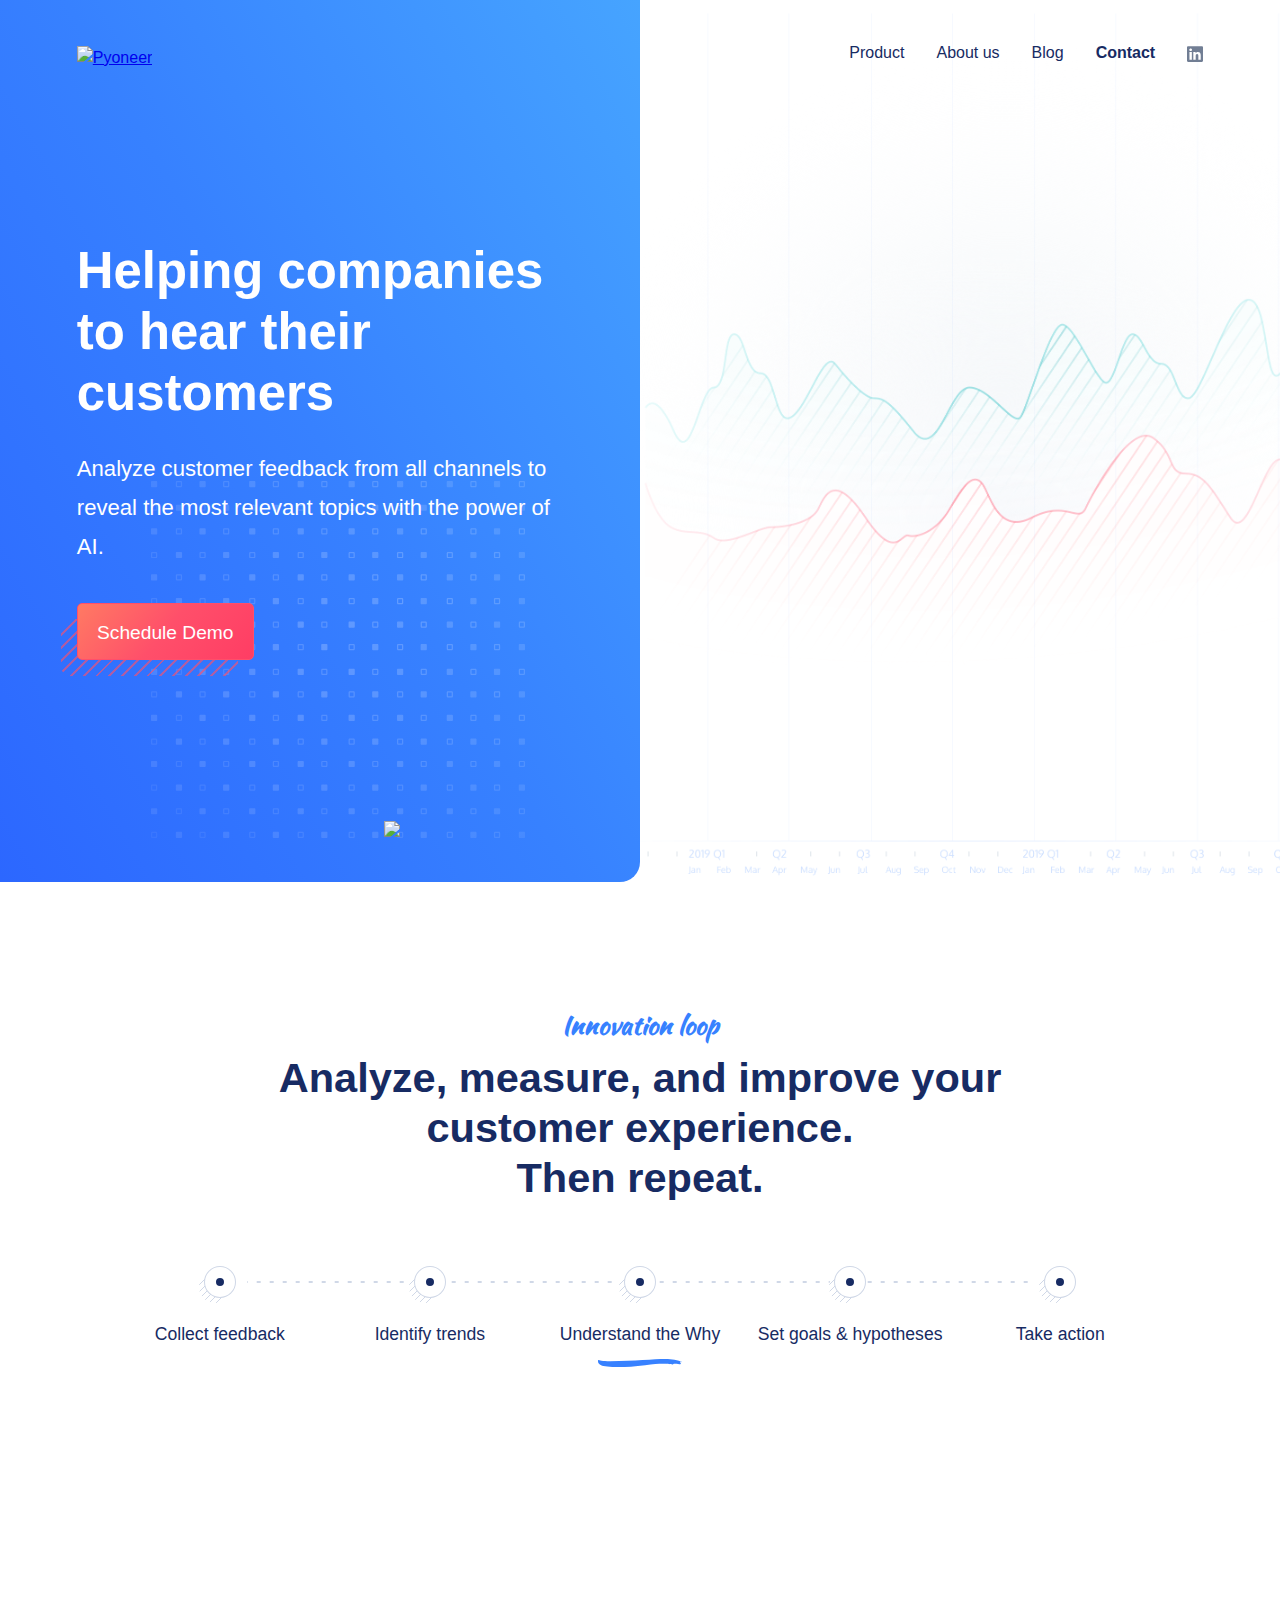
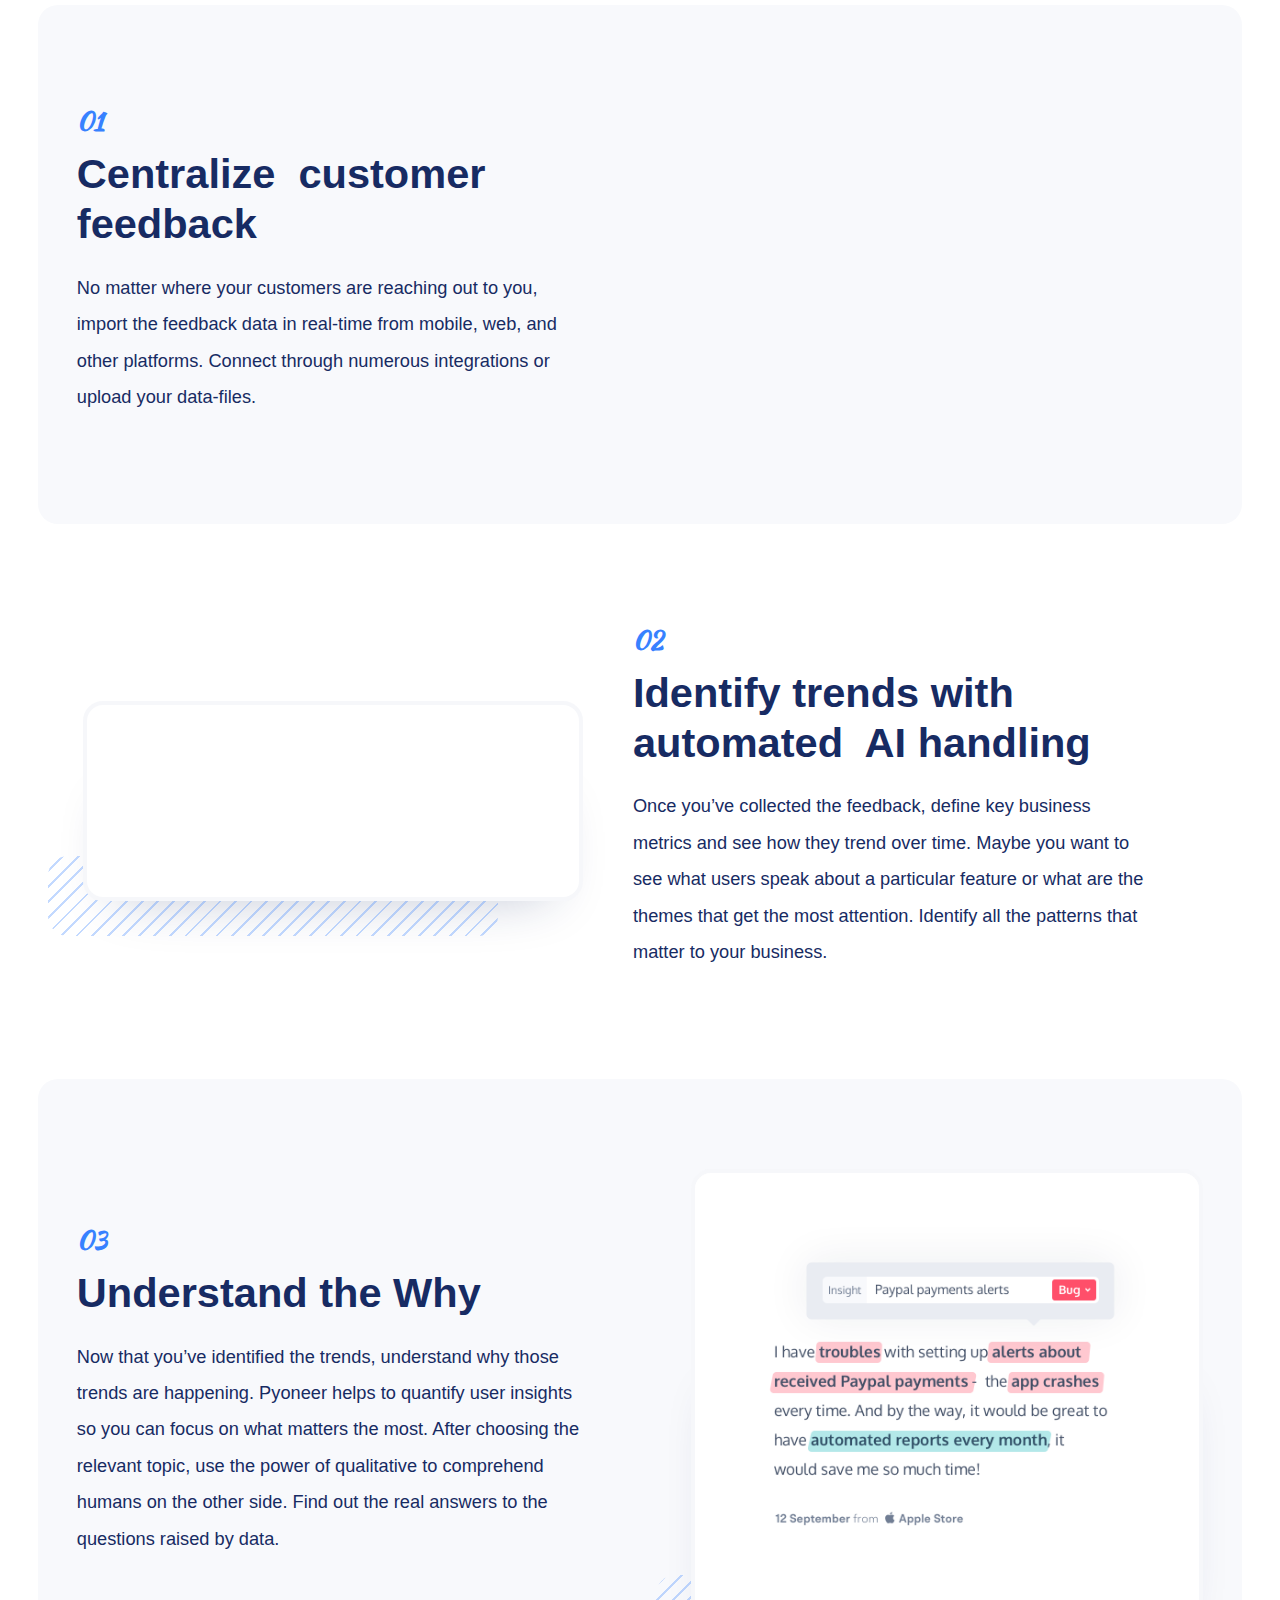
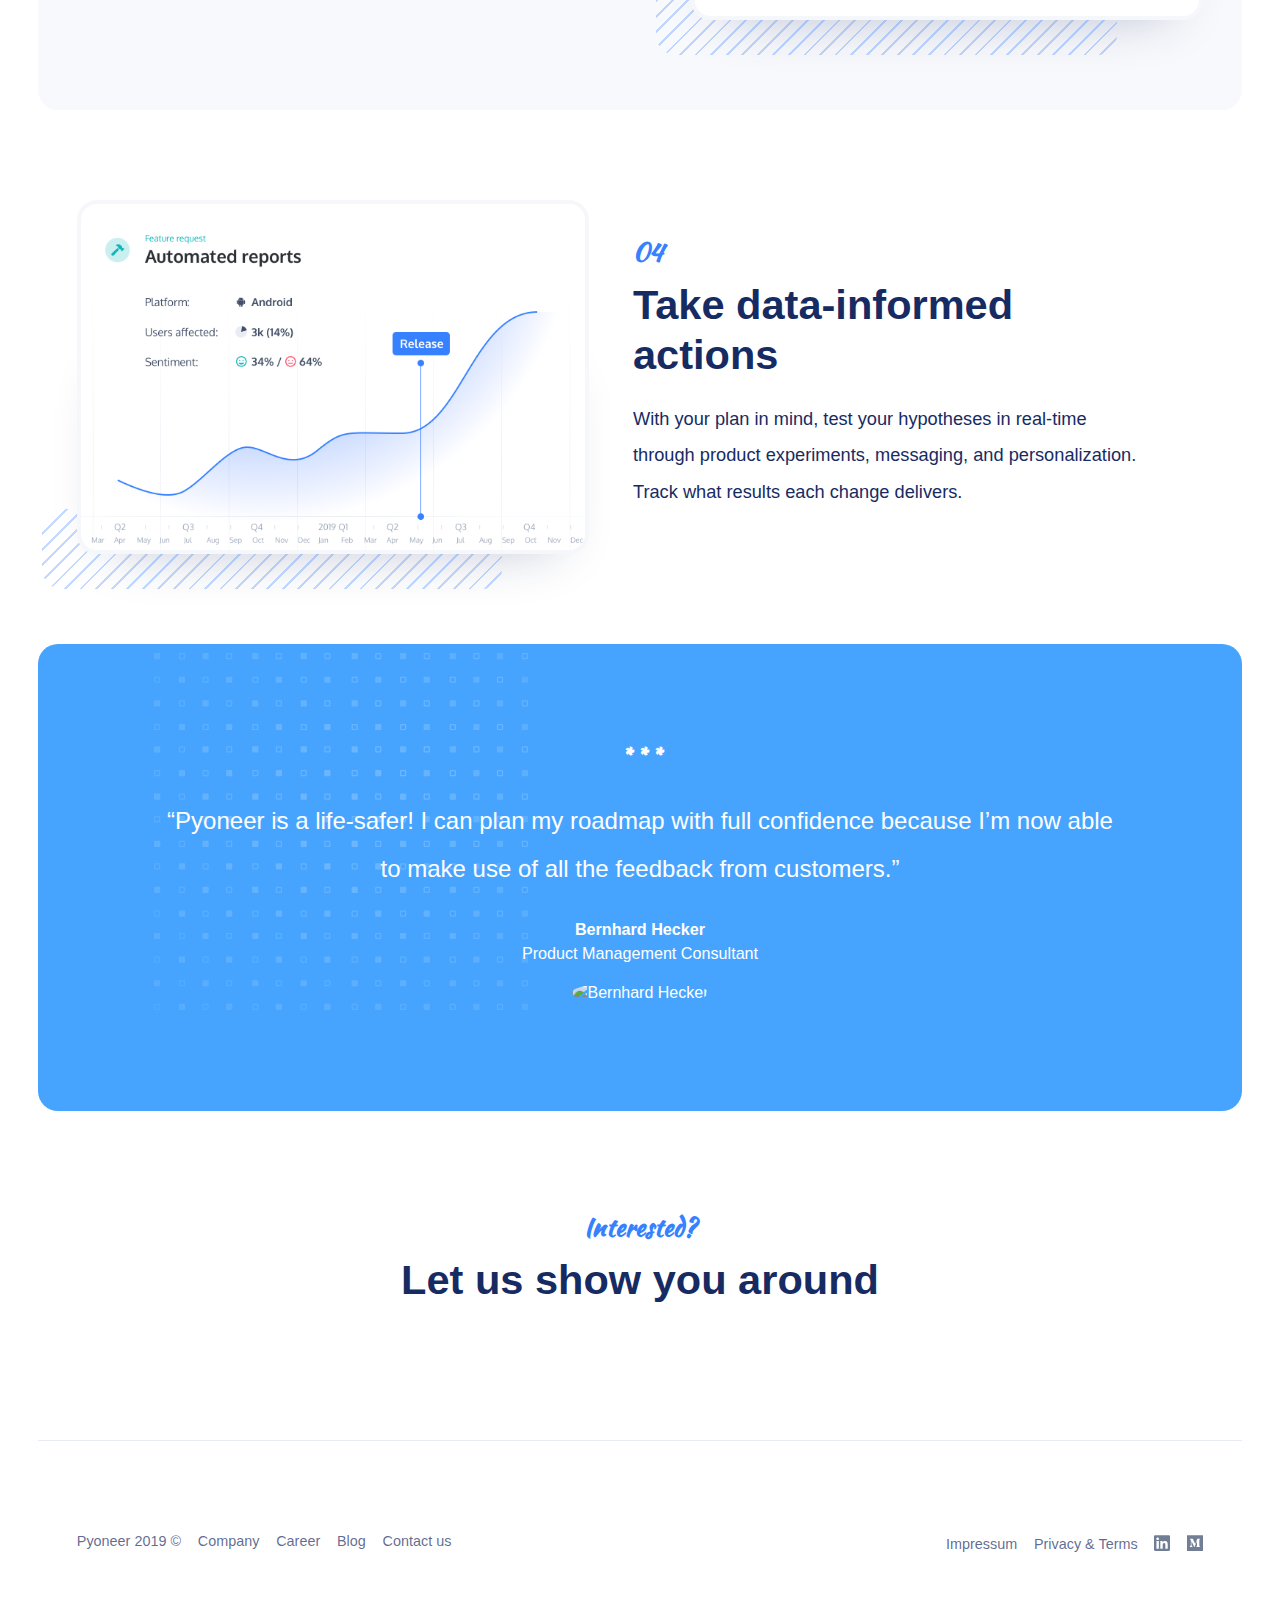
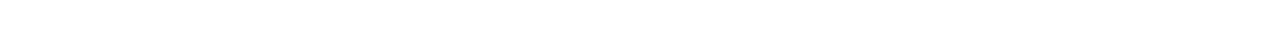
==== index.html @ d2d38da4 "preview url corrected" ====
<!DOCTYPE html>
<html lang="en">
<head>
    <meta charset="UTF-8">
    <title>
        Pyoneer - Customer Feedback Analytics
    </title>

    <meta charset="utf-8">
    <meta name="viewport" content="width=device-width, initial-scale=1, shrink-to-fit=no">
    <meta http-equiv="x-ua-compatible" content="ie=edge">

    <link rel="stylesheet" href="assets/bundle.css" crossorigin="anonymous">

    <link href="https://fonts.googleapis.com/css?family=Kaushan+Script&display=swap" rel="stylesheet">

    <!-- Favicons --->
    <link rel="apple-touch-icon" sizes="180x180" href="assets/img/favicons/apple-touch-icon.png">
    <link rel="icon" type="image/png" sizes="32x32" href="assets/img/favicons/favicon-32x32.png">
    <link rel="icon" type="image/png" sizes="16x16" href="assets/img/favicons/favicon-16x16.png">
    <!-- <link rel="manifest" href="assets/img/favicons/site.webmanifest">-->
     <link rel="mask-icon" href="assets/img/favicons/safari-pinned-tab.svg" color="#ff4f6a">
     <meta name="msapplication-TileColor" content="#3781ff">
     <meta name="theme-color" content="#ffffff">
     <!---->
    <!-- Global site tag (gtag.js) - Google Analytics -->
    <script async src="https://www.googletagmanager.com/gtag/js?id=UA-150757082-1"></script>
    <script>
        window.dataLayer = window.dataLayer || [];
        function gtag(){dataLayer.push(arguments);}
        gtag('js', new Date());
        gtag('set', {'user_id': 'USER_ID'}); // Set the user ID using signed-in user_id.
        gtag('config', 'UA-150757082-1');
    </script>

    <meta property="og:image" content="https://pyoneer.io/assets/img/re-branding-slides/rebranding-slide-3.png" />
</head>
<body>
<img src="assets/img/re-branding-slides/rebranding-slide-3.png" style="display: none;" class="preview">
<header class="header">
    <a href="https://pyoneer.io/">
        <img class="header--logo" src="assets/img/pyoneer-logo.svg" alt="Pyoneer">
        <img class="header--logo sm" src="assets/img/pyoneer-logo-color.svg" alt="Pyoneer">
    </a>
    <div class="header-right">
        <nav class="header--nav">
            <a class="header--link" href="index.html#product">Product</a>
            <a class="header--link" href="about.html">About us</a>
            <a class="header--link" href="https://medium.com/@stefan.h.link" target="_blank">Blog</a>
            <a class="header--link strong" href="index.html#contact">Contact</a>

            <a href="https://www.linkedin.com/company/pyoneer/"  class="header--link icon"
               target="_blank">
                <img class="footer-icon" src="assets/img/icons/linkedin.svg">
            </a>
        </nav>
    </div>
</header>

<section class="home--hero">
    <div class="home--hero--content">
        <div class="home--hero--content-wrap">
            <h1 class="display-1">
                Helping companies to hear their customers
            </h1>
            <p class="home--hero--content-lead">
                Analyze customer feedback from all channels to reveal the most relevant topics with the power of AI.
            </p>
            <p class="hero-button">
                <a class=" button-shadow" href="#contact">
                <span  class="button button-lg">
                    Schedule Demo
                </span>
                </a>
            </p>
        </div>
    </div>

    <div class="home--hero--img">
        <img class="home--hero--review-floaties" src="assets/img/home/review-floaties.svg">
        <!--img class="home--hero--chart" src="assets/img/hero-img.svg"-->
        <img class="home--hero--dots" src="assets/img/dots-blue.svg">
    </div>
</section>

<section class="section work-dots-section">
    <h3 class="subtitle text-centered">
        Innovation loop
    </h3>
    <h2 class="display-2 text-centered" style="max-width: 50rem; margin-left: auto;margin-right: auto;">
        Analyze, measure, and improve your
        <span class="nowrap">
            customer experience.
        </span>
        <br>
        Then repeat.
    </h2>

    <ul class="work-dots" role="tablist">
        <li class="" role="presentation"><span>Collect feedback</span></li>
        <li class="" role="presentation"><span>Identify trends</span></li>
        <li class="" role="presentation"><span class="underline-1">Understand the <strong>Why</strong></span></li>
        <li class="" role="presentation"><span>Set goals & hypotheses</span></li>

        <li class="" role="presentation"><span>Take action</span></li>
    </ul>
</section>

    <section class="section pic-right--section image-section-white section-back" id="product">
        <div class="pic-right--content"> 

            <h3 class="subtitle">
               01
            </h3>
            <h3 class="display-2">
                Centralize  customer feedback
            </h3>
            <p class="lead">
                No matter where your customers are reaching out to you, import the feedback data in real-time from mobile, web, and other platforms. Connect through numerous integrations or upload your data-files.
            </p>
        </div>
        <div class="pic-right--pic-container ">

                <div class="screenshot-wrapper no-back screenshot-integrations">
                    <img class="screenshot no-back" src="assets/img/home/integrations.png"
                         alt="">
                </div>
        </div>
    </section>

    <section class="section pic-left--section image-section-white">
        <div class="pic-left--content">

            <h3 class="subtitle">
                02
            </h3>
            <h3 class="display-2">
                Identify trends
                with automated  AI handling
            </h3>

            <p class="lead">
                Once you’ve collected the feedback, define key business metrics and see how they trend over time. Maybe you want to see what users speak about a particular feature or what are the themes that get the most attention. Identify all the patterns that matter to your business.
            </p>
        </div>
        <div class="pic-left--pic-container ">
            <div class="screenshot-shadow">
                <div class="screenshot-wrapper">
                    <img class="screenshot" src="assets/img/home/pyoneer-home-3.png"
                         alt="">
                </div>
            </div>
        </div>
    </section>

    <section class="section pic-right--section image-section-white  section-back">
        <div class="pic-right--content"> 
            <h3 class="subtitle">
                03
            </h3>
            <h3 class="display-2">
                Understand the Why
            </h3>
            <p class="lead">
                Now that you’ve identified the trends, understand why those trends are happening. Pyoneer helps to quantify user insights so you can focus on what matters the most. After choosing the relevant topic, use the power of qualitative to comprehend humans on the other side.
                Find out the real answers to the questions raised by data.
            </p>
        </div>
        <div class="pic-right--pic-container ">
            <div class="screenshot-shadow">
                <div class="screenshot-wrapper">
                    <img class="screenshot" src="assets/img/home/pyoneer-home-2.png"
                         alt="">
                </div>
            </div>
        </div>
    </section>


<section class="section pic-left--section image-section-white">
    <div class="pic-left--content">

        <h3 class="subtitle">
            04
        </h3>
        <h3 class="display-2">
            Take data-informed actions
        </h3>

        <p class="lead">
            With your plan in mind, test your hypotheses in real-time through product experiments, messaging, and personalization. Track what results each change delivers.
        </p>
    </div>
    <div class="pic-left--pic-container ">
        <div class="screenshot-shadow">
            <div class="screenshot-wrapper">
                <img class="screenshot" src="assets/img/home/pyoneer-home-4.png"
                     alt="">
            </div>
        </div>
    </div>
</section>

<section class="dark-section">
    <div class="section--content">
        <div class="text-centered">
            <h4 class="subtitle">
                * * *
            </h4>
            <p class="quote-body">
                “Pyoneer is a life-safer! I can plan my roadmap with full confidence because I’m now able to make
                use of all the feedback from customers.”
            </p>
            <p class="quote-author">
                Bernhard Hecker
                <br>
                <span class="quote-author-role">
Product Management Consultant
                    </span>
            </p>
            <p>
                <img class="quote-author-img" src="assets/img/home/bernhard-hecker.jpg" alt="Bernhard Hecker">
            </p>

        </div>
    </div>
</section>

<section class="section contact-section" id="contact">
    <div class="section--content">
        <div class="text-centered">
            <h3 class="subtitle">
                Interested?
            </h3>
            <h2 class="display-2">
                Let us show you around
            </h2>
        </div>
        <div class="contact-section--form">
            <!--[if lte IE 8]>
            <script charset="utf-8" type="text/javascript" src="//js.hsforms.net/forms/v2-legacy.js"></script>
            <![endif]-->
            <script charset="utf-8" type="text/javascript" src="//js.hsforms.net/forms/v2.js"></script>
            <script>
                hbspt.forms.create({
                    portalId: "6091377",
                    formId: "1ee17e4d-89c4-4923-aa0a-f5434837002f"
                });
            </script>

        </div>


    </div>
</section>
<!--
<section class="centered-section">
    <h2 class="display-3">Companies trust Pyoneer for growth</h2>
    <div class="partner-logos">
        <img src="assets/img/logos alt="">
    </div>
</section>
-->



<footer class="footer section">
    <div>
        Pyoneer 2019 ©
        <div class="footer-list">
            <a class="footer-link strong" href="about.html">
                Company
            </a>
            <a class="footer-link strong" href="https://www.linkedin.com/company/pyoneer/" target="_blank">
                Career
            </a>
            <a class="footer-link strong" href="https://medium.com/@stefan.h.link" target="_blank">
                Blog
            </a>
            <a class="footer-link strong" href="index.html#contact">
                Contact us
            </a>
        </div>
    </div>

    <div class="footer-list">
        <a class="footer-link" href="impressum.html">
            Impressum
        </a>
        <a class="footer-link" href="https://www.iubenda.com/privacy-policy/12889167/legal" target="_blank">
            Privacy & Terms
        </a>
        <a href="https://www.linkedin.com/company/pyoneer/"  class="footer-icon-link" target="_blank">
            <img class="footer-icon" src="assets/img/icons/linkedin.svg">
        </a>
        <a href="https://medium.com/@stefan.h.link"  class="footer-icon-link" target="_blank">
            <img class="footer-icon" src="assets/img/icons/medium.svg">
        </a>

    </div>
</footer>
<!-- Start of HubSpot Embed Code -->
<script type="text/javascript" id="hs-script-loader" async defer src="//js.hs-scripts.com/6091377.js"></script>
<!-- End of HubSpot Embed Code -->
    </body>
    </html>
---- assets/bundle.css ----
@charset "UTF-8";
/*
sass --watch scss/bundle.scss:assets/bundle.css
*/
/*! normalize.css v8.0.1 | MIT License | github.com/necolas/normalize.css */
/* Document
   ========================================================================== */
/**
 * 1. Correct the line height in all browsers.
 * 2. Prevent adjustments of font size after orientation changes in iOS.
 */
html {
  line-height: 1.15;
  /* 1 */
  -webkit-text-size-adjust: 100%;
  /* 2 */ }

/* Sections
   ========================================================================== */
/**
 * Remove the margin in all browsers.
 */
body {
  margin: 0; }

/**
 * Render the `main` element consistently in IE.
 */
main {
  display: block; }

/**
 * Correct the font size and margin on `h1` elements within `section` and
 * `article` contexts in Chrome, Firefox, and Safari.
 */
h1 {
  font-size: 2em;
  margin: 0.67em 0; }

/* Grouping content
   ========================================================================== */
/**
 * 1. Add the correct box sizing in Firefox.
 * 2. Show the overflow in Edge and IE.
 */
hr {
  box-sizing: content-box;
  /* 1 */
  height: 0;
  /* 1 */
  overflow: visible;
  /* 2 */ }

/**
 * 1. Correct the inheritance and scaling of font size in all browsers.
 * 2. Correct the odd `em` font sizing in all browsers.
 */
pre {
  font-family: monospace, monospace;
  /* 1 */
  font-size: 1em;
  /* 2 */ }

/* Text-level semantics
   ========================================================================== */
/**
 * Remove the gray background on active links in IE 10.
 */
a {
  background-color: transparent; }

/**
 * 1. Remove the bottom border in Chrome 57-
 * 2. Add the correct text decoration in Chrome, Edge, IE, Opera, and Safari.
 */
abbr[title] {
  border-bottom: none;
  /* 1 */
  text-decoration: underline;
  /* 2 */
  text-decoration: underline dotted;
  /* 2 */ }

/**
 * Add the correct font weight in Chrome, Edge, and Safari.
 */
b,
strong {
  font-weight: bolder; }

/**
 * 1. Correct the inheritance and scaling of font size in all browsers.
 * 2. Correct the odd `em` font sizing in all browsers.
 */
code,
kbd,
samp {
  font-family: monospace, monospace;
  /* 1 */
  font-size: 1em;
  /* 2 */ }

/**
 * Add the correct font size in all browsers.
 */
small {
  font-size: 80%; }

/**
 * Prevent `sub` and `sup` elements from affecting the line height in
 * all browsers.
 */
sub,
sup {
  font-size: 75%;
  line-height: 0;
  position: relative;
  vertical-align: baseline; }

sub {
  bottom: -0.25em; }

sup {
  top: -0.5em; }

/* Embedded content
   ========================================================================== */
/**
 * Remove the border on images inside links in IE 10.
 */
img {
  border-style: none; }

/* Forms
   ========================================================================== */
/**
 * 1. Change the font styles in all browsers.
 * 2. Remove the margin in Firefox and Safari.
 */
button,
input,
optgroup,
select,
textarea {
  font-family: inherit;
  /* 1 */
  font-size: 100%;
  /* 1 */
  line-height: 1.15;
  /* 1 */
  margin: 0;
  /* 2 */ }

/**
 * Show the overflow in IE.
 * 1. Show the overflow in Edge.
 */
button,
input {
  /* 1 */
  overflow: visible; }

/**
 * Remove the inheritance of text transform in Edge, Firefox, and IE.
 * 1. Remove the inheritance of text transform in Firefox.
 */
button,
select {
  /* 1 */
  text-transform: none; }

/**
 * Correct the inability to style clickable types in iOS and Safari.
 */
button,
[type="button"],
[type="reset"],
[type="submit"] {
  -webkit-appearance: button; }

/**
 * Remove the inner border and padding in Firefox.
 */
button::-moz-focus-inner,
[type="button"]::-moz-focus-inner,
[type="reset"]::-moz-focus-inner,
[type="submit"]::-moz-focus-inner {
  border-style: none;
  padding: 0; }

/**
 * Restore the focus styles unset by the previous rule.
 */
button:-moz-focusring,
[type="button"]:-moz-focusring,
[type="reset"]:-moz-focusring,
[type="submit"]:-moz-focusring {
  outline: 1px dotted ButtonText; }

/**
 * Correct the padding in Firefox.
 */
fieldset {
  padding: 0.35em 0.75em 0.625em; }

/**
 * 1. Correct the text wrapping in Edge and IE.
 * 2. Correct the color inheritance from `fieldset` elements in IE.
 * 3. Remove the padding so developers are not caught out when they zero out
 *    `fieldset` elements in all browsers.
 */
legend {
  box-sizing: border-box;
  /* 1 */
  color: inherit;
  /* 2 */
  display: table;
  /* 1 */
  max-width: 100%;
  /* 1 */
  padding: 0;
  /* 3 */
  white-space: normal;
  /* 1 */ }

/**
 * Add the correct vertical alignment in Chrome, Firefox, and Opera.
 */
progress {
  vertical-align: baseline; }

/**
 * Remove the default vertical scrollbar in IE 10+.
 */
textarea {
  overflow: auto; }

/**
 * 1. Add the correct box sizing in IE 10.
 * 2. Remove the padding in IE 10.
 */
[type="checkbox"],
[type="radio"] {
  box-sizing: border-box;
  /* 1 */
  padding: 0;
  /* 2 */ }

/**
 * Correct the cursor style of increment and decrement buttons in Chrome.
 */
[type="number"]::-webkit-inner-spin-button,
[type="number"]::-webkit-outer-spin-button {
  height: auto; }

/**
 * 1. Correct the odd appearance in Chrome and Safari.
 * 2. Correct the outline style in Safari.
 */
[type="search"] {
  -webkit-appearance: textfield;
  /* 1 */
  outline-offset: -2px;
  /* 2 */ }

/**
 * Remove the inner padding in Chrome and Safari on macOS.
 */
[type="search"]::-webkit-search-decoration {
  -webkit-appearance: none; }

/**
 * 1. Correct the inability to style clickable types in iOS and Safari.
 * 2. Change font properties to `inherit` in Safari.
 */
::-webkit-file-upload-button {
  -webkit-appearance: button;
  /* 1 */
  font: inherit;
  /* 2 */ }

/* Interactive
   ========================================================================== */
/*
 * Add the correct display in Edge, IE 10+, and Firefox.
 */
details {
  display: block; }

/*
 * Add the correct display in all browsers.
 */
summary {
  display: list-item; }

/* Misc
   ========================================================================== */
/**
 * Add the correct display in IE 10+.
 */
template {
  display: none; }

/**
 * Add the correct display in IE 10.
 */
[hidden] {
  display: none; }

html {
  box-sizing: border-box; }

*,
*::before,
*::after {
  box-sizing: inherit; }

body {
  color: #172B63;
  font-family: "BRHendrix", Roboto, SF, "Helvetica Neue", Arial, sans-serif, "Apple Color Emoji", "Segoe UI Emoji", "Segoe UI Symbol";
  line-height: 1.5em;
  font-weight: 300; }

h1, h2, h3, h4, h5, h6,
.h1, .h2, .h3, .h4, .h5, .h6 {
  margin-bottom: .5em;
  font-family: "BRHendrix", Roboto, SF, "Helvetica Neue", Arial, sans-serif, "Apple Color Emoji", "Segoe UI Emoji", "Segoe UI Symbol";
  font-weight: 900;
  line-height: 1.2;
  color: inherit; }

h1, .h1 {
  font-size: calc(1.25rem + ((1vw - 4.8px) * 0.9722)); }

h2, .h2 {
  font-size: calc(1.1875rem + ((1vw - 4.8px) * 0.9028)); }

h3, .h3 {
  font-size: calc(1.125rem + ((1vw - 4.8px) * 0.8333)); }

h4, .h4 {
  font-size: calc(1.0625rem + ((1vw - 4.8px) * 0.6944)); }

h5, .h5 {
  font-size: calc(1rem + ((1vw - 4.8px) * 0.5556)); }

h6, .h6 {
  font-size: calc(1rem + ((1vw - 4.8px) * 0.1389)); }

.hero-lead, .home--hero--content-lead, .about--hero--content-lead {
  font-size: calc(1rem + ((1vw - 4.8px) * 0.7639));
  line-height: 1.78;
  font-weight: 200; }

.lead, .testimonial-body, .quote-body {
  font-size: calc(1rem + ((1vw - 4.8px) * 0.2778));
  font-weight: 300;
  line-height: 2em; }

.display-1,
.display-2 {
  line-height: 1.2;
  font-weight: bold; }

.display-1 {
  font-size: calc(1.375rem + ((1vw - 4.8px) * 3.6111));
  font-weight: 900; }

.display-2 {
  font-size: calc(1.625rem + ((1vw - 4.8px) * 1.9444));
  font-weight: 900;
  margin-top: .2em; }

.display-3 {
  font-size: calc(1.125rem + ((1vw - 4.8px) * 1.1111));
  font-weight: 900;
  margin-top: .2em; }

.subtitle {
  color: #3781FF;
  font-family: "Kaushan Script", cursive;
  margin-top: .5em; }
  @media (max-width: calc(600px - 1px)) {
    .subtitle {
      font-size: 18px; } }
  .subtitle.dark {
    color: #172B63; }

hr {
  margin-top: 0.5em;
  margin-bottom: 0.5em;
  border: 0;
  border-top: 1px solid rgba(23, 43, 99, 0.1); }

small,
.small {
  font-size: 80%;
  font-weight: 400; }

mark,
.mark {
  padding: 0.2em;
  background-color: #fcf8e3; }

.list-unstyled {
  padding-left: 0;
  list-style: none; }

.list-inline {
  padding-left: 0;
  list-style: none; }

.list-inline-item {
  display: inline-block; }
  .list-inline-item:not(:last-child) {
    margin-right: 0.5rem; }

.link {
  color: #3781FF; }

.text-centered {
  text-align: center; }

.text-justify {
  text-align: justify; }

.sketch-underline, .hero-underline, .underline-1, .underline-2 {
  position: relative;
  white-space: nowrap; }
  .sketch-underline:before, .hero-underline:before, .underline-1:before, .underline-2:before {
    content: '';
    position: absolute;
    background-size: contain;
    background-repeat: no-repeat; }

.hero-underline:before {
  bottom: -2.5rem;
  height: 3rem;
  left: -1em;
  right: 0;
  background-image: url("../../assets/img/hero-underline.svg"); }

@media (min-width: 900px) {
  .underline-1:before, .underline-2:before {
    bottom: -1.4rem;
    height: 9px;
    width: 84px;
    left: 50%;
    margin-left: -42px;
    background-image: url("../assets/img/underline.svg"); } }

.underline-2:before {
  background-image: url("../../assets/img/home/underline-2.svg"); }

ol {
  padding-left: 1em; }
  ol li {
    padding-left: .5em; }

ul {
  list-style-type: square; }
  ul li {
    padding-left: .5em;
    margin-bottom: .7em; }

.nowrap {
  white-space: nowrap; }

.strong {
  font-weight: 900; }

.icon-front-text svg {
  display: inline-block;
  fill: currentColor;
  width: 1em;
  height: 1em;
  padding-right: .5em;
  margin-bottom: -.15em;
  box-sizing: content-box; }

.button, .header--button,
button,
input[type='button'],
input[type='reset'],
input[type='submit'] {
  background-color: #FF4F6A;
  background: linear-gradient(-50deg, #FF3D64 0%, #FF4F6A, #FF7A63 100%);
  border: 1px solid #FF4F6A;
  color: #ffffff;
  border-radius: 5px;
  cursor: pointer;
  display: inline-block;
  font-weight: 400;
  text-align: center;
  text-decoration: none;
  white-space: nowrap;
  font-size: 1em;
  height: 3em;
  line-height: 3em;
  padding: 0 3em; }
  .button:focus, .header--button:focus, .button:hover, .header--button:hover,
  button:focus,
  button:hover,
  input[type='button']:focus,
  input[type='button']:hover,
  input[type='reset']:focus,
  input[type='reset']:hover,
  input[type='submit']:focus,
  input[type='submit']:hover {
    color: #ffffff;
    outline: 0;
    box-shadow: 0 15px 40px 0 rgba(23, 43, 99, 0.3);
    background: linear-gradient(-50deg, #FF4F6A, #FF7A63 100%);
    transition: box-shadow ease 0.2s, background ease 0.5s; }
  .button[disabled], [disabled].header--button,
  button[disabled],
  input[type='button'][disabled],
  input[type='reset'][disabled],
  input[type='submit'][disabled] {
    cursor: default;
    opacity: 0.5; }
    .button[disabled]:focus, [disabled].header--button:focus, .button[disabled]:hover, [disabled].header--button:hover,
    button[disabled]:focus,
    button[disabled]:hover,
    input[type='button'][disabled]:focus,
    input[type='button'][disabled]:hover,
    input[type='reset'][disabled]:focus,
    input[type='reset'][disabled]:hover,
    input[type='submit'][disabled]:focus,
    input[type='submit'][disabled]:hover {
      background-color: #3781FF;
      border-color: #3781FF; }
  .button.button-outline, .button-outline.header--button,
  button.button-outline,
  input[type='button'].button-outline,
  input[type='reset'].button-outline,
  input[type='submit'].button-outline {
    background-color: transparent !important;
    color: #3781FF; }
    .button.button-outline:focus, .button-outline.header--button:focus, .button.button-outline:hover, .button-outline.header--button:hover,
    button.button-outline:focus,
    button.button-outline:hover,
    input[type='button'].button-outline:focus,
    input[type='button'].button-outline:hover,
    input[type='reset'].button-outline:focus,
    input[type='reset'].button-outline:hover,
    input[type='submit'].button-outline:focus,
    input[type='submit'].button-outline:hover {
      background-color: transparent;
      border-color: #0461ff;
      color: #0461ff; }
    .button.button-outline[disabled]:focus, .button-outline[disabled].header--button:focus, .button.button-outline[disabled]:hover, .button-outline[disabled].header--button:hover,
    button.button-outline[disabled]:focus,
    button.button-outline[disabled]:hover,
    input[type='button'].button-outline[disabled]:focus,
    input[type='button'].button-outline[disabled]:hover,
    input[type='reset'].button-outline[disabled]:focus,
    input[type='reset'].button-outline[disabled]:hover,
    input[type='submit'].button-outline[disabled]:focus,
    input[type='submit'].button-outline[disabled]:hover {
      border-color: inherit;
      color: #3781FF; }
  .button.button-clear, .button-clear.header--button,
  button.button-clear,
  input[type='button'].button-clear,
  input[type='reset'].button-clear,
  input[type='submit'].button-clear {
    background-color: transparent;
    border-color: transparent;
    color: #3781FF; }
    .button.button-clear:focus, .button-clear.header--button:focus, .button.button-clear:hover, .button-clear.header--button:hover,
    button.button-clear:focus,
    button.button-clear:hover,
    input[type='button'].button-clear:focus,
    input[type='button'].button-clear:hover,
    input[type='reset'].button-clear:focus,
    input[type='reset'].button-clear:hover,
    input[type='submit'].button-clear:focus,
    input[type='submit'].button-clear:hover {
      background-color: transparent;
      border-color: transparent;
      color: #0461ff; }
    .button.button-clear[disabled]:focus, .button-clear[disabled].header--button:focus, .button.button-clear[disabled]:hover, .button-clear[disabled].header--button:hover,
    button.button-clear[disabled]:focus,
    button.button-clear[disabled]:hover,
    input[type='button'].button-clear[disabled]:focus,
    input[type='button'].button-clear[disabled]:hover,
    input[type='reset'].button-clear[disabled]:focus,
    input[type='reset'].button-clear[disabled]:hover,
    input[type='submit'].button-clear[disabled]:focus,
    input[type='submit'].button-clear[disabled]:hover {
      color: #3781FF; }
  .button.button-sm, .button-sm.header--button,
  button.button-sm,
  input[type='button'].button-sm,
  input[type='reset'].button-sm,
  input[type='submit'].button-sm {
    font-size: 1em;
    height: 2.2em;
    line-height: 2em;
    padding: 0 0.5em; }
  .button.button-xs, .header--button,
  button.button-xs,
  button.header--button,
  input[type='button'].button-xs,
  input[type='button'].header--button,
  input[type='reset'].button-xs,
  input[type='reset'].header--button,
  input[type='submit'].button-xs,
  input[type='submit'].header--button {
    font-size: 0.9em;
    height: 2.4em;
    line-height: 2.4em;
    padding: 0 0.5em; }
  .button.button-lg, .button-lg.header--button,
  button.button-lg,
  input[type='button'].button-lg,
  input[type='reset'].button-lg,
  input[type='submit'].button-lg {
    font-size: 1.2em;
    height: 3em;
    line-height: 3em;
    padding: 0 1em;
    font-weight: 500; }

.button-gray {
  background-color: #E9ECF2;
  border: 1px solid #E9ECF2;
  color: #717E94; }
  .button-gray:focus, .button-gray:hover {
    background-color: #E9ECF2;
    border-color: #c9d0df; }
  .button-gray.button-outline {
    color: #717E94; }
    .button-gray.button-outline:focus, .button-gray.button-outline:hover, .button-gray.button-outline.active {
      background-color: #E9ECF2 !important;
      color: #717E94;
      border: 1px solid #E9ECF2; }

.button-shadow {
  position: relative;
  display: inline-block; }
  .button-shadow > .button, .button-shadow > .header--button {
    position: relative;
    z-index: 10; }
  .button-shadow:before {
    content: '';
    z-index: 0;
    position: absolute;
    opacity: .6;
    top: 1rem;
    left: -1rem;
    width: 100%;
    height: 100%;
    border-radius: 9px;
    background: repeating-linear-gradient(-45deg, #FF4F6A, #FF4F6A 2px, transparent 2px, transparent 9px); }

input[type='email'],
input[type='number'],
input[type='password'],
input[type='search'],
input[type='tel'],
input[type='text'],
input[type='url'],
textarea,
select {
  appearance: none;
  background-color: white;
  border: 1px solid #E9ECF2;
  border-radius: 0.4rem;
  box-shadow: none;
  box-sizing: inherit;
  height: 3.8rem;
  padding: 0.6rem 1rem;
  width: 100%; }
  input[type='email']:focus,
  input[type='number']:focus,
  input[type='password']:focus,
  input[type='search']:focus,
  input[type='tel']:focus,
  input[type='text']:focus,
  input[type='url']:focus,
  textarea:focus,
  select:focus {
    border-color: #3781FF;
    outline: 0; }
  input[type='email']::placeholder,
  input[type='number']::placeholder,
  input[type='password']::placeholder,
  input[type='search']::placeholder,
  input[type='tel']::placeholder,
  input[type='text']::placeholder,
  input[type='url']::placeholder,
  textarea::placeholder,
  select::placeholder {
    color: #A0AABC; }

select {
  background: url('data:image/svg+xml;utf8,<svg xmlns="http://www.w3.org/2000/svg" height="14" viewBox="0 0 29 14" width="29"><path fill="#d1d1d1" d="M9.37727 3.625l5.08154 6.93523L19.54036 3.625"/></svg>') center right no-repeat;
  padding-right: 3rem; }
  select:focus {
    background-image: url('data:image/svg+xml;utf8,<svg xmlns="http://www.w3.org/2000/svg" height="14" viewBox="0 0 29 14" width="29"><path fill="#9b4dca" d="M9.37727 3.625l5.08154 6.93523L19.54036 3.625"/></svg>'); }

textarea {
  min-height: 6.5rem; }

label,
legend {
  display: block;
  font-weight: normal;
  margin-bottom: 0.3rem;
  margin-top: 0.9rem;
  font-size: 0.9rem;
  color: #717E94; }

fieldset {
  border-width: 0;
  padding: 0; }

input[type='checkbox'],
input[type='radio'] {
  display: inline; }

.label-inline {
  display: inline-block;
  font-weight: normal;
  margin-left: 0.5rem; }

.icon-front-text svg {
  display: inline-block;
  fill: currentColor;
  width: 1em;
  height: 1em;
  padding-right: .5em;
  margin-bottom: -.15em;
  box-sizing: content-box; }

.dropdown {
  position: relative;
  display: block;
  cursor: pointer; }

.dropdown-content {
  display: none;
  top: 1.7rem;
  left: -3rem;
  position: absolute;
  background-color: white;
  box-shadow: 0 0.5rem 1rem rgba(23, 43, 99, 0.15);
  padding: 1rem;
  z-index: 2;
  border-bottom-left-radius: 9px;
  border-bottom-right-radius: 9px; }

.dropdown:hover .dropdown-content {
  display: block; }

.dropdown--link {
  padding: .5rem;
  color: #172B63;
  text-decoration: none;
  display: block; }
  .dropdown--link:hover, .dropdown--link:focus, .dropdown--link:active {
    color: #3781FF; }

.header--button {
  position: relative;
  top: -.5em; }

/**
 * @license
 * MyFonts Webfont Build ID 3826939, 2019-10-21T14:52:45-0400
 * 
 * The fonts listed in this notice are subject to the End User License
 * Agreement(s) entered into by the website owner. All other parties are 
 * explicitly restricted from using the Licensed Webfonts(s).
 * 
 * You may obtain a valid license at the URLs below.
 * 
 * Webfont: BRHendrix-Thin by Brink
 * URL: https://www.myfonts.com/fonts/brink/br-hendrix/thin/
 * 
 * Webfont: BRHendrix-ThinItalic by Brink
 * URL: https://www.myfonts.com/fonts/brink/br-hendrix/thin-italic/
 * 
 * Webfont: BRHendrix-ExtraLight by Brink
 * URL: https://www.myfonts.com/fonts/brink/br-hendrix/extra-light/
 * 
 * Webfont: BRHendrix-ExtraLightItalic by Brink
 * URL: https://www.myfonts.com/fonts/brink/br-hendrix/extra-light-italic/
 * 
 * Webfont: BRHendrix-Light by Brink
 * URL: https://www.myfonts.com/fonts/brink/br-hendrix/light/
 * 
 * Webfont: BRHendrix-LightItalic by Brink
 * URL: https://www.myfonts.com/fonts/brink/br-hendrix/light-italic/
 * 
 * Webfont: BRHendrix-Regular by Brink
 * URL: https://www.myfonts.com/fonts/brink/br-hendrix/regular/
 * 
 * Webfont: BRHendrix-RegularItalic by Brink
 * URL: https://www.myfonts.com/fonts/brink/br-hendrix/regular-italic/
 * 
 * Webfont: BRHendrix-Medium by Brink
 * URL: https://www.myfonts.com/fonts/brink/br-hendrix/medium/
 * 
 * Webfont: BRHendrix-MediumItalic by Brink
 * URL: https://www.myfonts.com/fonts/brink/br-hendrix/medium-italic/
 * 
 * Webfont: BRHendrix-SemiBold by Brink
 * URL: https://www.myfonts.com/fonts/brink/br-hendrix/semi-bold/
 * 
 * Webfont: BRHendrix-SemiBoldItalic by Brink
 * URL: https://www.myfonts.com/fonts/brink/br-hendrix/semi-bold-italic/
 * 
 * Webfont: BRHendrix-Bold by Brink
 * URL: https://www.myfonts.com/fonts/brink/br-hendrix/bold/
 * 
 * Webfont: BRHendrix-BoldItalic by Brink
 * URL: https://www.myfonts.com/fonts/brink/br-hendrix/bold-italic/
 * 
 * Webfont: BRHendrix-Black by Brink
 * URL: https://www.myfonts.com/fonts/brink/br-hendrix/black/
 * 
 * Webfont: BRHendrix-BlackItalic by Brink
 * URL: https://www.myfonts.com/fonts/brink/br-hendrix/black-italic/
 * 
 * 
 * License: https://www.myfonts.com/viewlicense?type=web&buildid=3826939
 * Licensed pageviews: 10,000
 * Webfonts copyright: Copyright © 2019 by Christoph York. All rights reserved. Modification of this file requires prior written permission from Brink Type.
 * 
 * © 2019 MyFonts Inc
*/
/* @import must be at top of file, otherwise CSS will not work */
@font-face {
  font-family: 'BRHendrix', 'BRHendrix-Thin';
  src: url("fonts/br/3A64FB_0_0.eot");
  src: url("fonts/br/3A64FB_0_0.eot?#iefix") format("embedded-opentype"), url("fonts/br/3A64FB_0_0.woff2") format("woff2"), url("fonts/br/3A64FB_0_0.woff") format("woff"), url("fonts/br/3A64FB_0_0.ttf") format("truetype");
  font-weight: 200;
  font-style: normal; }
@font-face {
  font-family: 'BRHendrix',  'BRHendrix-ThinItalic';
  src: url("fonts/br/3A64FB_1_0.eot");
  src: url("fonts/br/3A64FB_1_0.eot?#iefix") format("embedded-opentype"), url("fonts/br/3A64FB_1_0.woff2") format("woff2"), url("fonts/br/3A64FB_1_0.woff") format("woff"), url("fonts/br/3A64FB_1_0.ttf") format("truetype");
  font-weight: 200;
  font-style: italic; }
@font-face {
  font-family: 'BRHendrix',  'BRHendrix-ExtraLight';
  src: url("fonts/br/3A64FB_2_0.eot");
  src: url("fonts/br/3A64FB_2_0.eot?#iefix") format("embedded-opentype"), url("fonts/br/3A64FB_2_0.woff2") format("woff2"), url("fonts/br/3A64FB_2_0.woff") format("woff"), url("fonts/br/3A64FB_2_0.ttf") format("truetype");
  font-weight: 100;
  font-style: normal; }
@font-face {
  font-family: 'BRHendrix',  'BRHendrix-ExtraLightItalic';
  src: url("fonts/br/3A64FB_3_0.eot");
  src: url("fonts/br/3A64FB_3_0.eot?#iefix") format("embedded-opentype"), url("fonts/br/3A64FB_3_0.woff2") format("woff2"), url("fonts/br/3A64FB_3_0.woff") format("woff"), url("fonts/br/3A64FB_3_0.ttf") format("truetype"); }
@font-face {
  font-family: 'BRHendrix',  'BRHendrix-Light';
  src: url("fonts/br/3A64FB_4_0.eot");
  src: url("fonts/br/3A64FB_4_0.eot?#iefix") format("embedded-opentype"), url("fonts/br/3A64FB_4_0.woff2") format("woff2"), url("fonts/br/3A64FB_4_0.woff") format("woff"), url("fonts/br/3A64FB_4_0.ttf") format("truetype");
  font-weight: 300;
  font-style: normal; }
@font-face {
  font-family: 'BRHendrix',  'BRHendrix-LightItalic';
  src: url("fonts/br/3A64FB_5_0.eot");
  src: url("fonts/br/3A64FB_5_0.eot?#iefix") format("embedded-opentype"), url("fonts/br/3A64FB_5_0.woff2") format("woff2"), url("fonts/br/3A64FB_5_0.woff") format("woff"), url("fonts/br/3A64FB_5_0.ttf") format("truetype"); }
@font-face {
  font-family: 'BRHendrix',  'BRHendrix-Regular';
  src: url("fonts/br/3A64FB_6_0.eot");
  src: url("fonts/br/3A64FB_6_0.eot?#iefix") format("embedded-opentype"), url("fonts/br/3A64FB_6_0.woff2") format("woff2"), url("fonts/br/3A64FB_6_0.woff") format("woff"), url("fonts/br/3A64FB_6_0.ttf") format("truetype");
  font-weight: normal;
  font-style: normal; }
@font-face {
  font-family: 'BRHendrix',  'BRHendrix-RegularItalic';
  src: url("fonts/br/3A64FB_7_0.eot");
  src: url("fonts/br/3A64FB_7_0.eot?#iefix") format("embedded-opentype"), url("fonts/br/3A64FB_7_0.woff2") format("woff2"), url("fonts/br/3A64FB_7_0.woff") format("woff"), url("fonts/br/3A64FB_7_0.ttf") format("truetype");
  font-weight: normal;
  font-style: normal; }
@font-face {
  font-family: 'BRHendrix',  'BRHendrix-Medium';
  src: url("fonts/br/3A64FB_8_0.eot");
  src: url("fonts/br/3A64FB_8_0.eot?#iefix") format("embedded-opentype"), url("fonts/br/3A64FB_8_0.woff2") format("woff2"), url("fonts/br/3A64FB_8_0.woff") format("woff"), url("fonts/br/3A64FB_8_0.ttf") format("truetype");
  font-weight: 500;
  font-style: normal; }
@font-face {
  font-family: 'BRHendrix',  'BRHendrix-MediumItalic';
  src: url("fonts/br/3A64FB_9_0.eot");
  src: url("fonts/br/3A64FB_9_0.eot?#iefix") format("embedded-opentype"), url("fonts/br/3A64FB_9_0.woff2") format("woff2"), url("fonts/br/3A64FB_9_0.woff") format("woff"), url("fonts/br/3A64FB_9_0.ttf") format("truetype"); }
@font-face {
  font-family: 'BRHendrix',  'BRHendrix-SemiBold';
  src: url("fonts/br/3A64FB_A_0.eot");
  src: url("fonts/br/3A64FB_A_0.eot?#iefix") format("embedded-opentype"), url("fonts/br/3A64FB_A_0.woff2") format("woff2"), url("fonts/br/3A64FB_A_0.woff") format("woff"), url("fonts/br/3A64FB_A_0.ttf") format("truetype");
  font-weight: 600;
  font-style: normal; }
@font-face {
  font-family: 'BRHendrix',  'BRHendrix-SemiBoldItalic';
  src: url("fonts/br/3A64FB_B_0.eot");
  src: url("fonts/br/3A64FB_B_0.eot?#iefix") format("embedded-opentype"), url("fonts/br/3A64FB_B_0.woff2") format("woff2"), url("fonts/br/3A64FB_B_0.woff") format("woff"), url("fonts/br/3A64FB_B_0.ttf") format("truetype"); }
@font-face {
  font-family: 'BRHendrix',  'BRHendrix-Bold';
  src: url("fonts/br/3A64FB_C_0.eot");
  src: url("fonts/br/3A64FB_C_0.eot?#iefix") format("embedded-opentype"), url("fonts/br/3A64FB_C_0.woff2") format("woff2"), url("fonts/br/3A64FB_C_0.woff") format("woff"), url("fonts/br/3A64FB_C_0.ttf") format("truetype");
  font-weight: bold;
  font-style: normal; }
@font-face {
  font-family: 'BRHendrix',  'BRHendrix-BoldItalic';
  src: url("fonts/br/3A64FB_D_0.eot");
  src: url("fonts/br/3A64FB_D_0.eot?#iefix") format("embedded-opentype"), url("fonts/br/3A64FB_D_0.woff2") format("woff2"), url("fonts/br/3A64FB_D_0.woff") format("woff"), url("fonts/br/3A64FB_D_0.ttf") format("truetype"); }
@font-face {
  font-family: 'BRHendrix',  'BRHendrix-Black';
  src: url("fonts/br/3A64FB_E_0.eot");
  src: url("fonts/br/3A64FB_E_0.eot?#iefix") format("embedded-opentype"), url("fonts/br/3A64FB_E_0.woff2") format("woff2"), url("fonts/br/3A64FB_E_0.woff") format("woff"), url("fonts/br/3A64FB_E_0.ttf") format("truetype");
  font-weight: 900;
  font-style: normal; }
@font-face {
  font-family: 'BRHendrix',  'BRHendrix-BlackItalic';
  src: url("fonts/br/3A64FB_F_0.eot");
  src: url("fonts/br/3A64FB_F_0.eot?#iefix") format("embedded-opentype"), url("fonts/br/3A64FB_F_0.woff2") format("woff2"), url("fonts/br/3A64FB_F_0.woff") format("woff"), url("fonts/br/3A64FB_F_0.ttf") format("truetype"); }
.header {
  display: flex;
  justify-content: space-between;
  align-items: center;
  padding: 3vh 3vw;
  position: relative;
  z-index: 10;
  height: 115px; }
  @media (max-width: calc(600px - 1px)) {
    .header {
      flex-direction: column; } }
  @media (max-width: 599px) {
    .header {
      padding-bottom: 0; } }

.header--logo {
  height: 30px;
  max-width: 45vw; }
  .header--logo.sm {
    display: none; }
  @media (max-width: calc(600px - 1px)) {
    .header--logo {
      margin: 1.5vh 0; } }

.header-right {
  display: flex;
  justify-content: flex-end; }
  .header-right :last-child {
    margin-right: 0; }

.header--nav {
  padding-top: 9px;
  flex-grow: 2;
  display: flex;
  justify-content: center;
  flex-wrap: wrap;
  white-space: nowrap; }
  .header--nav:last-child {
    margin-right: 0; }

.header--link {
  color: #172B63;
  text-decoration: none;
  display: inline-block;
  border-bottom: 1px solid  transparent;
  margin: 0 2rem -1px 0;
  padding-bottom: 16px;
  font-size: 1rem; }
  @media (max-width: calc(600px - 1px)) {
    .header--link {
      color: white; }
      .header--link.icon {
        display: none; }
      .header--link:hover, .header--link:focus, .header--link:active {
        color: white !important; } }
  @media (max-width: 599px) {
    .header--link {
      font-size: .9em;
      padding-bottom: .3rem;
      margin-bottom: .5rem;
      margin-right: 1rem; } }
  .header--link:hover, .header--link:focus, .header--link:active {
    color: #3781FF;
    border-bottom-color: #3781FF;
    text-decoration: none; }
    .header--link:hover.icon, .header--link:focus.icon, .header--link:active.icon {
      border-bottom-color: transparent; }

.header--search {
  height: 38px;
  min-width: 38px;
  background: var(--color-outline);
  border-radius: var(--border-radius-lg); }

.header--profile {
  height: 38px;
  min-width: 38px;
  background: var(--color-outline);
  border-radius: var(--border-radius-lg);
  margin-left: 4px; }

.footer {
  border-top: 1px solid #E9ECF2;
  z-index: 10;
  display: flex;
  justify-content: space-between;
  padding-top: 2rem;
  padding-bottom: 2rem;
  color: rgba(23, 43, 99, 0.7);
  font-size: .9rem;
  line-height: 1.4em; }
  @media (max-width: 599px) {
    .footer {
      flex-direction: column; } }

.footer-list {
  display: inline-block; }
  .footer-list > * {
    padding-left: .8rem; }

.footer-link {
  color: rgba(23, 43, 99, 0.7);
  white-space: nowrap;
  text-decoration: none; }
  .footer-link.strong {
    font-weight: 500; }

.footer--toggle {
  position: absolute;
  bottom: 0;
  right: 10vw;
  border-top-right-radius: var(--border-radius-md);
  border-top-left-radius: var(--border-radius-md);
  background-color: white;
  box-shadow: 0 0 10px 0 rgba(36, 36, 37, 0.15);
  padding: 10px 20px;
  font-size: 0.8rem;
  color: var(--color-base);
  text-decoration: none; }

.footer-icon-link {
  text-decoration: none; }

.footer-icon {
  width: 1rem;
  position: relative;
  top: .2rem;
  fill: #717E94; }

.section-breakpoints, .header, .section, .section-back, .dark-section, .main-points, .home-testimonial, .centered-section, .quote-section, .section-product-hero {
  margin-left: auto;
  margin-right: auto; }
  @media (min-width: 1200px) {
    .section-breakpoints, .header, .section, .section-back, .dark-section, .main-points, .home-testimonial, .centered-section, .quote-section, .section-product-hero {
      width: calc(100% - 6vw);
      max-width: 100rem; } }
  @media (max-width: calc(600px - 1px)) {
    .section-breakpoints, .header, .section, .section-back, .dark-section, .main-points, .home-testimonial, .centered-section, .quote-section, .section-product-hero {
      width: 100vw; } }

.section, .section-back, .dark-section, .main-points, .home-testimonial, .centered-section, .quote-section, .section-product-hero {
  padding: 10vh 3vw;
  position: relative; }

.section--content {
  margin: auto;
  max-width: 60rem; }

.section-back, .dark-section {
  background-color: #F8F9FC; }
  @media (min-width: 1200px) {
    .section-back, .dark-section {
      border-radius: 20px; } }

.dark-section {
  color: white;
  background-color: #46A4FF;
  background-color: linear-gradient(60deg, #2C67FF 0%, #3781FF, #46A4FF 100%);
  position: relative; }
  .dark-section .subtitle {
    color: white; }
  .dark-section:before {
    content: '';
    position: absolute;
    z-index: 0;
    top: 1vh;
    left: 9vw;
    width: 374px;
    height: 374px;
    max-width: 90vw;
    background: url("../assets/img/dots-pattern.svg");
    background-repeat: no-repeat; }

.home--hero {
  min-height: 98vh;
  position: relative;
  z-index: 0;
  margin-bottom: 3vh;
  margin-top: -115px; }
  @media (min-width: 1800px) {
    .home--hero {
      margin-bottom: 5vh; } }
  @media (min-width: 600px) {
    .home--hero {
      display: grid;
      grid-template-columns: 1fr 1fr;
      overflow: hidden; } }
  @media (max-width: calc(600px - 1px)) {
    .home--hero {
      display: flex;
      justify-content: stretch; } }

.home--hero--content, .about--hero--content {
  position: relative;
  background: #3781FF;
  background: linear-gradient(60deg, #2C67FF 0%, #3781FF, #46A4FF 100%);
  color: white;
  display: flex;
  flex-direction: column;
  justify-content: center;
  align-content: flex-end; }
  @media (min-width: 900px) {
    .home--hero--content, .about--hero--content {
      border-bottom-right-radius: 20px; } }
  @media (max-width: calc(900px - 1px)) {
    .home--hero--content, .about--hero--content {
      text-align: center;
      padding-bottom: 30vh; } }
  @media (max-width: calc(600px - 1px)) {
    .home--hero--content, .about--hero--content {
      padding-bottom: 0;
      width: 100vw; } }
  @media (min-width: 600px) {
    .home--hero--content:before, .about--hero--content:before {
      content: '';
      position: absolute;
      z-index: 0;
      bottom: 3vh;
      right: 9vw;
      width: 374px;
      height: 374px;
      background: url("../assets/img/dots-pattern.svg");
      background-repeat: no-repeat; } }

.home--hero--content-wrap, .about--hero--content-wrap {
  max-width: 60rem;
  padding: 3vw; }
  @media (min-width: 1200px) {
    .home--hero--content-wrap, .about--hero--content-wrap {
      padding-left: 6vw; } }

.hero-back {
  position: absolute;
  height: 100%;
  top: 0;
  left: 0;
  margin: auto; }

.hero-button {
  margin-top: 4vh; }

.home--hero--img {
  position: relative;
  background-image: url("../assets/img/home/graph.png");
  background-size: cover;
  background-position: bottom left; }

.home--hero--review-floaties {
  position: absolute; }
  @media (min-width: 600px) {
    .home--hero--review-floaties {
      left: -20vw;
      bottom: 5vh;
      z-index: 10;
      max-width: 40vw; } }
  @media (max-width: calc(600px - 1px)) {
    .home--hero--review-floaties {
      left: -100vw;
      width: 100vw;
      bottom: -15vw; } }

.home--hero--content-lead {
  max-width: 30rem; }

.home--hero--chart {
  position: absolute;
  right: 8vw;
  bottom: 3vh;
  max-width: 25vw; }
  @media (max-width: calc(600px - 1px)) {
    .home--hero--chart {
      display: none; } }

.home--hero--dots {
  position: absolute;
  right: -20%;
  top: 70%;
  max-width: 30vw;
  display: none; }
  @media (max-width: calc(600px - 1px)) {
    .home--hero--dots {
      display: none; } }

.main-points {
  width: 100%;
  max-width: 80rem; }
  .main-points > div {
    display: grid;
    grid-template-columns: 1fr 1fr 1fr;
    grid-gap: 1rem; }
    @media (max-width: calc(900px - 1px)) {
      .main-points > div {
        grid-template-columns: 100%;
        grid-template-rows: 1fr 1fr 1fr; } }
    @media (max-width: 599px) {
      .main-points > div {
        margin-left: -.5rem;
        margin-right: -.5rem; } }

.main-points--blocks {
  background: #F8F9FC;
  position: relative; }
  @media (min-width: 900px) {
    .main-points--blocks {
      padding: 1.5rem;
      border-radius: 20px; } }
  @media (max-width: calc(900px - 1px)) {
    .main-points--blocks {
      padding: .5rem 1.5rem 0 1.5rem;
      display: flex;
      align-items: flex-start; }
      .main-points--blocks:first-child {
        padding-top: 1.5rem; }
      .main-points--blocks:last-child {
        padding-bottom: 1.5rem; } }

@media (min-width: 900px) {
  .main-points--icon {
    position: absolute;
    top: -1.5rem; } }
@media (max-width: calc(900px - 1px)) {
  .main-points--icon {
    margin: 1rem 1rem 0 0; } }
@media (max-width: 599px) {
  .main-points--icon {
    width: 2rem;
    margin-left: -.5rem; } }

.main-points--title {
  font-size: calc(1.125rem + ((1vw - 4.8px) * 0.8333)); }

.screenshot-shadow {
  position: relative; }
  @media (max-width: calc(900px - 1px)) {
    .screenshot-shadow {
      width: 100%;
      margin-top: calc(calc(5vh + (3.4 * (1vw - 2px))) / 2); }
      .screenshot-shadow:not(:nth-of-type(n+2)) {
        margin-bottom: calc(calc(5vh + (3.4 * (1vw - 2px))) / 2); } }
  .screenshot-shadow:before {
    content: "";
    position: absolute;
    z-index: 0;
    box-shadow: 0 0 50px rgba(23, 43, 99, 0.25);
    top: 50%;
    bottom: 0;
    left: 30px;
    right: 30px;
    border-radius: 100px / 10px; }
  .screenshot-shadow:after {
    content: '';
    z-index: 0;
    position: absolute;
    opacity: .3;
    bottom: -2.2rem;
    left: -2.2rem;
    width: 90%;
    height: 5rem;
    border-radius: 20px;
    background: repeating-linear-gradient(-45deg, #3781FF, #3781FF 2px, transparent 2px, transparent 11px); }

.screenshot-wrapper, .product-hero--screenshot-wrapper {
  position: relative;
  z-index: 1;
  background: #fff;
  border-radius: 20px; }
  .screenshot-wrapper.no-back, .no-back.product-hero--screenshot-wrapper {
    background: transparent; }
    .screenshot-wrapper.no-back:before, .no-back.product-hero--screenshot-wrapper:before {
      box-shadow: none; }
    .screenshot-wrapper.no-back .screenshot, .no-back.product-hero--screenshot-wrapper .screenshot {
      border: 0; }

.screenshot {
  min-width: 500px;
  min-height: 200px;
  position: relative;
  z-index: 2;
  max-width: 100%;
  height: auto;
  display: block;
  border-radius: 20px;
  border: 4px solid rgba(233, 236, 242, 0.4); }
  @media (max-width: calc(600px - 1px)) {
    .screenshot {
      min-width: 100%; } }
  .screenshot:not(:last-of-type) {
    margin-bottom: 2rem; }

@media (min-width: 900px) {
  .home-testimonial {
    display: flex; } }

.testimonial {
  position: relative; }
  .testimonial:before {
    content: '“';
    font-size: calc(calc(1.375rem + ((1vw - 4.8px) * 3.6111)) * 1.6);
    color: #A0AABC;
    opacity: .2;
    font-style: italic;
    position: absolute;
    left: -.7rem;
    top: 4.5rem;
    line-height: 1;
    width: 2rem; }
  @media (min-width: 600px) {
    .testimonial {
      max-width: 700px;
      padding: 1.5rem 2rem; }
      .testimonial.testimonial--inactive {
        opacity: .5; } }
  @media (max-width: 599px) {
    .testimonial {
      margin: 2rem 1rem; } }

.testimonial-logo {
  width: 5rem;
  height: 2.5rem;
  margin-bottom: 1.5rem;
  background-color: #F8F9FC; }

.testimonial-body {
  font-style: italic; }

.testimonial-author {
  font-style: italic;
  font-size: .9em; }

.pic-left--section,
.pic-right--section {
  display: flex;
  justify-content: space-between; }
  @media (max-width: calc(900px - 1px)) {
    .pic-left--section,
    .pic-right--section {
      flex-direction: column; } }
  @media (min-width: 900px) {
    .pic-left--section,
    .pic-right--section {
      align-items: center; } }

@media (min-width: 900px) {
  .pic-left--section {
    flex-direction: row-reverse;
    justify-content: flex-end; } }

@media (min-width: 900px) {
  .pic-left--section {
    flex-direction: row-reverse;
    justify-content: flex-end; } }

.pic-left--content,
.pic-right--content {
  width: 100%;
  max-width: 780px; }
  @media (min-width: 1200px) {
    .pic-left--content,
    .pic-right--content {
      flex-basis: 40vw; } }

@media (min-width: 900px) {
  .pic-left--content {
    margin-left: calc(3.2vw + .2rem); } }

@media (min-width: 900px) {
  .pic-right--content {
    margin-right: calc(3.2vw + .2rem); } }

@media (min-width: 1200px) {
  .pic-left--pic-container,
  .pic-right--pic-container {
    max-width: 750px;
    min-width: 500px;
    flex-basis: 40vw;
    display: flex;
    justify-content: center; } }

.image-section-dark:before {
  background-color: #F8F9FC !important; }

.image-section-white:before {
  background-color: white !important; }

@media (min-width: 600px) {
  .container--pic-first .screenshot {
    border-top-left-radius: 0;
    border-bottom-left-radius: 0; } }
@media (min-width: 600px) {
  .container--pic-first .screenshot {
    margin-right: calc(3.2vw + .2rem); } }
@media (max-width: 599px) {
  .container--pic-first {
    flex-direction: column; } }

@media (min-width: 600px) {
  .container--pic-last .screenshot {
    margin-left: 4vw; } }
@media (max-width: calc(900px - 1px)) {
  .container--pic-last .screenshot {
    border-top-right-radius: 0;
    border-bottom-right-radius: 0; } }
@media (max-width: 599px) {
  .container--pic-last {
    flex-direction: column-reverse; } }

.screenshot-integrations {
  position: relative;
  margin-bottom: -10vh; }
  @media (min-width: 900px) {
    .screenshot-integrations {
      margin-top: -10vh; }
      .screenshot-integrations:before {
        content: '';
        position: absolute;
        z-index: 0;
        top: -10vh;
        right: -3vw;
        width: 504px;
        height: 504px;
        background: url("../assets/img/dots-blue.svg");
        background-repeat: no-repeat;
        background-size: contain; } }
  @media (max-width: calc(900px - 1px)) {
    .screenshot-integrations {
      max-width: 400px;
      margin: auto; } }

.centered-section, .quote-section {
  text-align: center;
  max-width: 50rem; }

.quote-body {
  font-size: calc(1rem + ((1vw - 0.3rem) * 1));
  font-weight: 300; }

.quote-author {
  font-weight: bold;
  font-size: calc(0.9rem + ((1vw - 0.3rem) * 0.2222)); }

.quote-author-role {
  font-weight: 300; }

.quote-logo {
  width: 5rem;
  height: 2.5rem;
  margin-bottom: 1.5rem;
  background-color: #F8F9FC; }

.quote-author-img {
  border-radius: 50%;
  width: 60px;
  height: 60px; }

.use-cases-container {
  display: grid;
  grid-template-columns: 1fr 1fr;
  gap: 1rem;
  max-width: 40rem;
  margin: auto; }

.contact-section {
  max-width: 700px;
  margin-left: auto;
  margin-right: auto;
  overflow: auto; }

.contact-section--form {
  max-width: 30rem;
  margin: auto;
  margin-top: 5vh; }

.contact-section--form--button {
  margin-left: auto;
  margin-right: auto;
  display: block !important;
  margin-top: 2vh; }

.partner-logos {
  margin-top: 10vh;
  margin-bottom: 10vh;
  opacity: .7; }
  .partner-logos img {
    max-width: 90vw;
    margin: auto; }

.section-product-hero {
  padding-bottom: 10vh;
  overflow: hidden; }
  @media (min-width: 900px) {
    .section-product-hero {
      width: 100%;
      padding-right: 0;
      padding-left: 3vw;
      min-height: 100vh;
      padding-top: 114px;
      margin-top: -114px; } }

.section-product-hero-content-wrapper {
  flex-grow: 1;
  display: flex;
  justify-content: center;
  margin-bottom: 7vh;
  margin-top: 7vh; }
  @media (max-width: calc(600px - 1px)) {
    .section-product-hero-content-wrapper {
      text-align: center;
      margin-bottom: 4vh; } }

@media (min-width: 900px) {
  .product-hero--screenshot-wrapper {
    margin-right: -30%;
    max-width: 50vw; }
    .product-hero--screenshot-wrapper .screenshot {
      border-right: 0;
      border-bottom-right-radius: 0;
      border-top-right-radius: 0; } }

@media (min-width: 600px) {
  .work-dots-section {
    margin-bottom: 6vh; } }

.work-dots {
  display: flex;
  justify-content: space-between;
  color: #172B63;
  position: relative;
  margin: 7vh auto; }
  @media (min-width: 600px) {
    .work-dots {
      padding: 0 calc(220px / 2) 100px calc(220px / 2);
      font-size: 1.1em; } }
  @media (min-width: 600px) and (max-width: calc(1200px - 1px)) {
    .work-dots {
      padding: 0 5.5vw 100px 5.5vw;
      font-size: 0.9em; } }

  @media (max-width: calc(600px - 1px)) {
    .work-dots {
      display: block; } }

@media (min-width: 600px) {
  .work-dots li {
    margin: 0 17px;
    padding: 0;
    width: 32px;
    height: 32px;
    border-radius: 50%;
    position: relative;
    list-style: none; }
    .work-dots li:before {
      content: '';
      position: absolute;
      top: 5px;
      left: -5px;
      width: 100%;
      height: 100%;
      border-radius: 50%;
      background: repeating-linear-gradient(-45deg, #D0D8E7, #D0D8E7 1px, white 1px, white 5px); }
    .work-dots li:after {
      content: '';
      width: 30px;
      height: 30px;
      border: white solid 11px;
      box-shadow: 0 0 0 1px #D0D8E7;
      background: #172B63;
      border-radius: 50%;
      position: absolute;
      top: 50%;
      left: 50%;
      -ms-transform: translate(-50%, -50%);
      transform: translate(-50%, -50%); } }
@media (max-width: calc(600px - 1px)) {
  .work-dots li {
    margin-bottom: 1.3rem; } }

@media (min-width: 600px) {
  .work-dots:before {
    content: '';
    position: absolute;
    left: calc(calc(220px / 2) + 60px);
    right: calc(calc(220px / 2) + 60px);
    top: 15px;
    height: 2px;
    background-image: linear-gradient(to right, #D0D8E7 33%, transparent 0%);
    background-position: bottom;
    background-size: 13px;
    background-repeat: repeat-x; } }
@media (max-width: calc(1200px - 1px)) {
  .work-dots:before {
    left: calc(5.5vw + 60px);
    right: calc(5.5vw + 60px); } }

.work-dots li span {
  display: block; }
  @media (min-width: 600px) {
    .work-dots li span {
      position: absolute;
      transition: color .3s ease-in-out;
      padding-top: 24px;
      text-align: center;
      width: 220px;
      top: 100%;
      left: 50%;
      -ms-transform: translateX(-50%);
      transform: translateX(-50%); } }
  @media (min-width: 600px) and (max-width: calc(1200px - 1px)) {
    .work-dots li span {
      padding-top: 20px;
      width: 20vw; } }

.about--hero {
  position: relative;
  z-index: 0;
  margin-bottom: 3vh;
  margin-top: -115px; }
  @media (min-width: 1800px) {
    .about--hero {
      margin-bottom: 5vh; } }
  @media (min-width: 900px) {
    .about--hero {
      display: grid;
      grid-template-columns: 1fr 1fr;
      min-height: 96vh;
      padding-bottom: 5.5vw; } }

@media (min-width: 900px) {
  .about--hero--content {
    padding-right: 35px; } }
@media (max-width: calc(900px - 1px)) {
  .about--hero--content {
    padding-bottom: 10vh; } }

@media (max-width: calc(900px - 1px)) {
  .about--hero--content-wrap {
    margin-top: 130px;
    margin-bottom: 5vh; } }
@media (min-width: 1200px) {
  .about--hero--content-wrap h1 {
    max-width: 300px; } }

.about--hero--img {
  position: relative; }
  @media (max-width: calc(900px - 1px)) {
    .about--hero--img {
      margin: -15vh 3vw 0; } }

.about--hero--photo-wrap {
  z-index: 10; }
  @media (min-width: 900px) {
    .about--hero--photo-wrap {
      position: absolute;
      left: -30px;
      bottom: -3vh; } }
  @media (min-width: 1200px) {
    .about--hero--photo-wrap {
      max-width: 50vw;
      min-width: 40vw; } }

.about--hero--content-lead {
  max-width: 30rem; }
  @media (max-width: calc(900px - 1px)) {
    .about--hero--content-lead {
      margin: auto; } }

.about--hero--dots {
  position: absolute;
  right: 20%;
  top: 20%;
  max-width: 30vw; }
  @media (max-width: calc(900px - 1px)) {
    .about--hero--dots {
      display: none; } }

@media (min-width: 900px) {
  .about-section-gallery {
    margin-top: 5vh; } }
@media (max-width: 599px) {
  .about-section-gallery {
    padding-top: 3vh;
    padding-bottom: 5vh; } }

@media (min-width: 900px) {
  .about-gallery--1-row,
  .about-gallery--2-row {
    margin-top: -20vh; } }

.about-gallery--1-row {
  align-items: flex-start; }

.about-gallery--2-row {
  align-items: flex-end; }

.subtitle-quote {
  max-width: 200px; }
  @media (min-width: 900px) {
    .subtitle-quote {
      margin-top: 13vh;
      margin-left: 5vw; } }
  @media (max-width: 599px) {
    .subtitle-quote {
      margin: auto;
      text-align: center;
      margin-top: 2em; } }

.team-container {
  display: flex;
  justify-content: center;
  padding-bottom: 0;
  position: relative;
  z-index: 1;
  flex-wrap: wrap;
  max-width: 1200px;
  margin: 4vh auto; }
  @media (max-width: calc(900px - 1px)) {
    .team-container {
      margin-bottom: 0; } }

.teammate-card {
  display: flex;
  flex-direction: column;
  margin: 3vh 2vw;
  position: relative;
  width: 15vw;
  min-width: 160px;
  max-width: 300px;
  text-decoration: none; }
  @media (max-width: calc(900px - 1px)) {
    .teammate-card {
      margin: 1vh 2vw 0; }
      .teammate-card:nth-of-type(2n) {
        margin-right: 0; } }

.teammate-photo {
  border-radius: 9px;
  overflow: hidden;
  height: 17vw;
  min-height: 160px; }
  .teammate-photo > img {
    object-fit: cover;
    width: 100%;
    height: 100%; }

.teammate-name {
  margin: 1.2rem 0 .2em 0; }

.teammate-role {
  margin: .2em 0; }

.teammate-social a {
  text-decoration: none; }

.teammate-social-icon {
  width: 1rem;
  margin-right: .4em; }

/*
@import '';
 */

/*# sourceMappingURL=bundle.css.map */
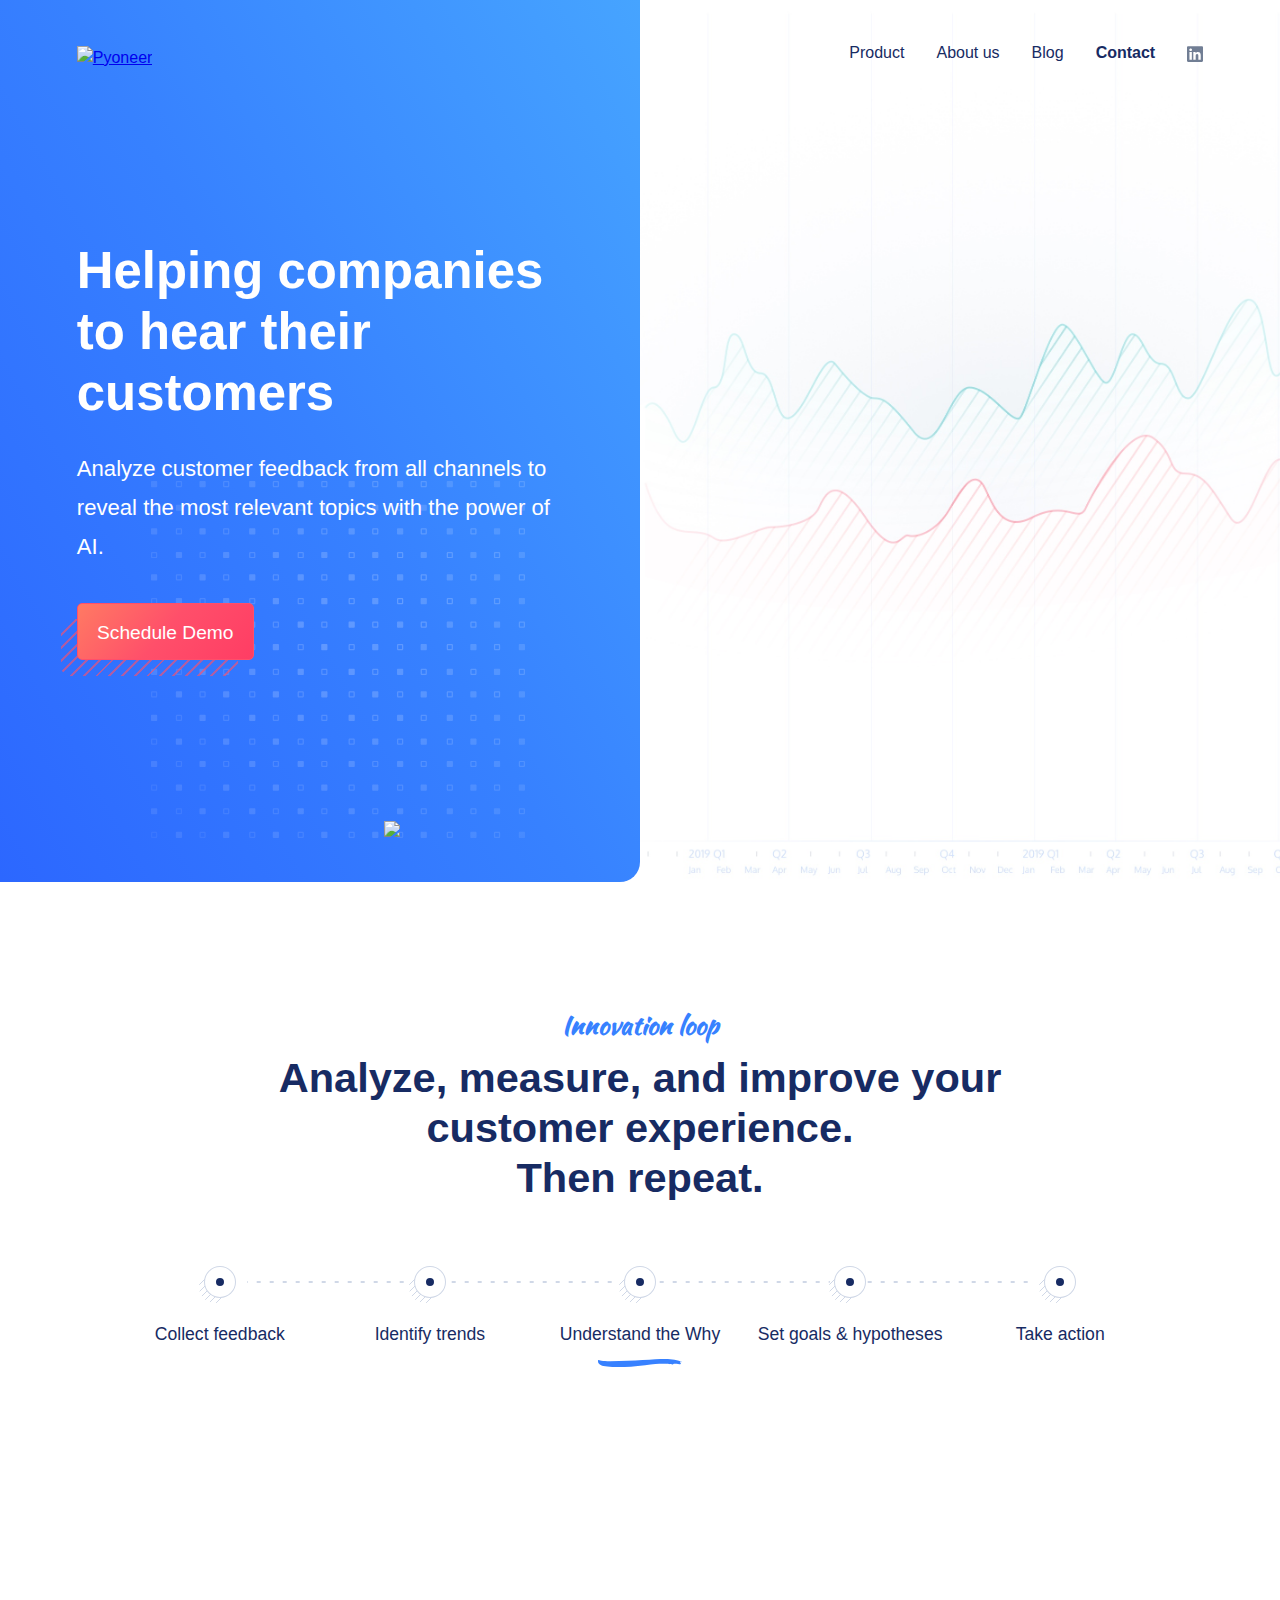
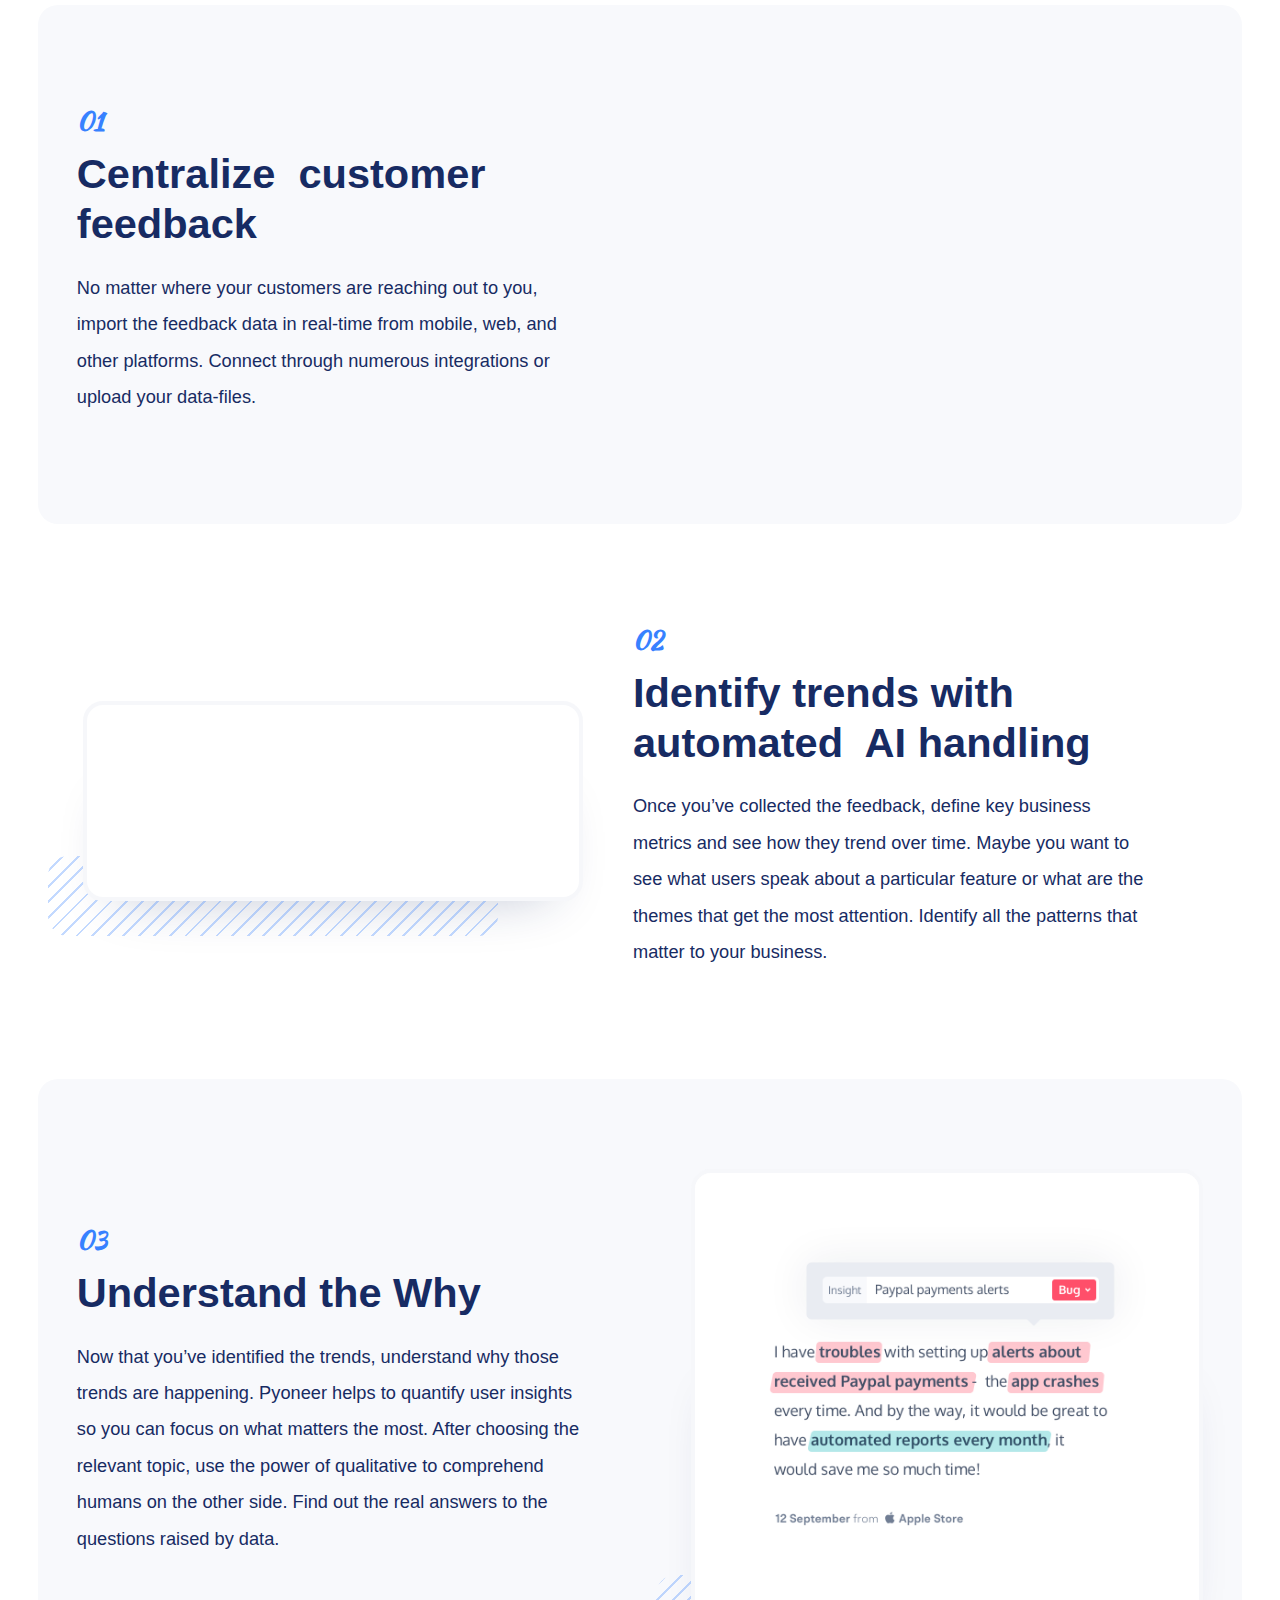
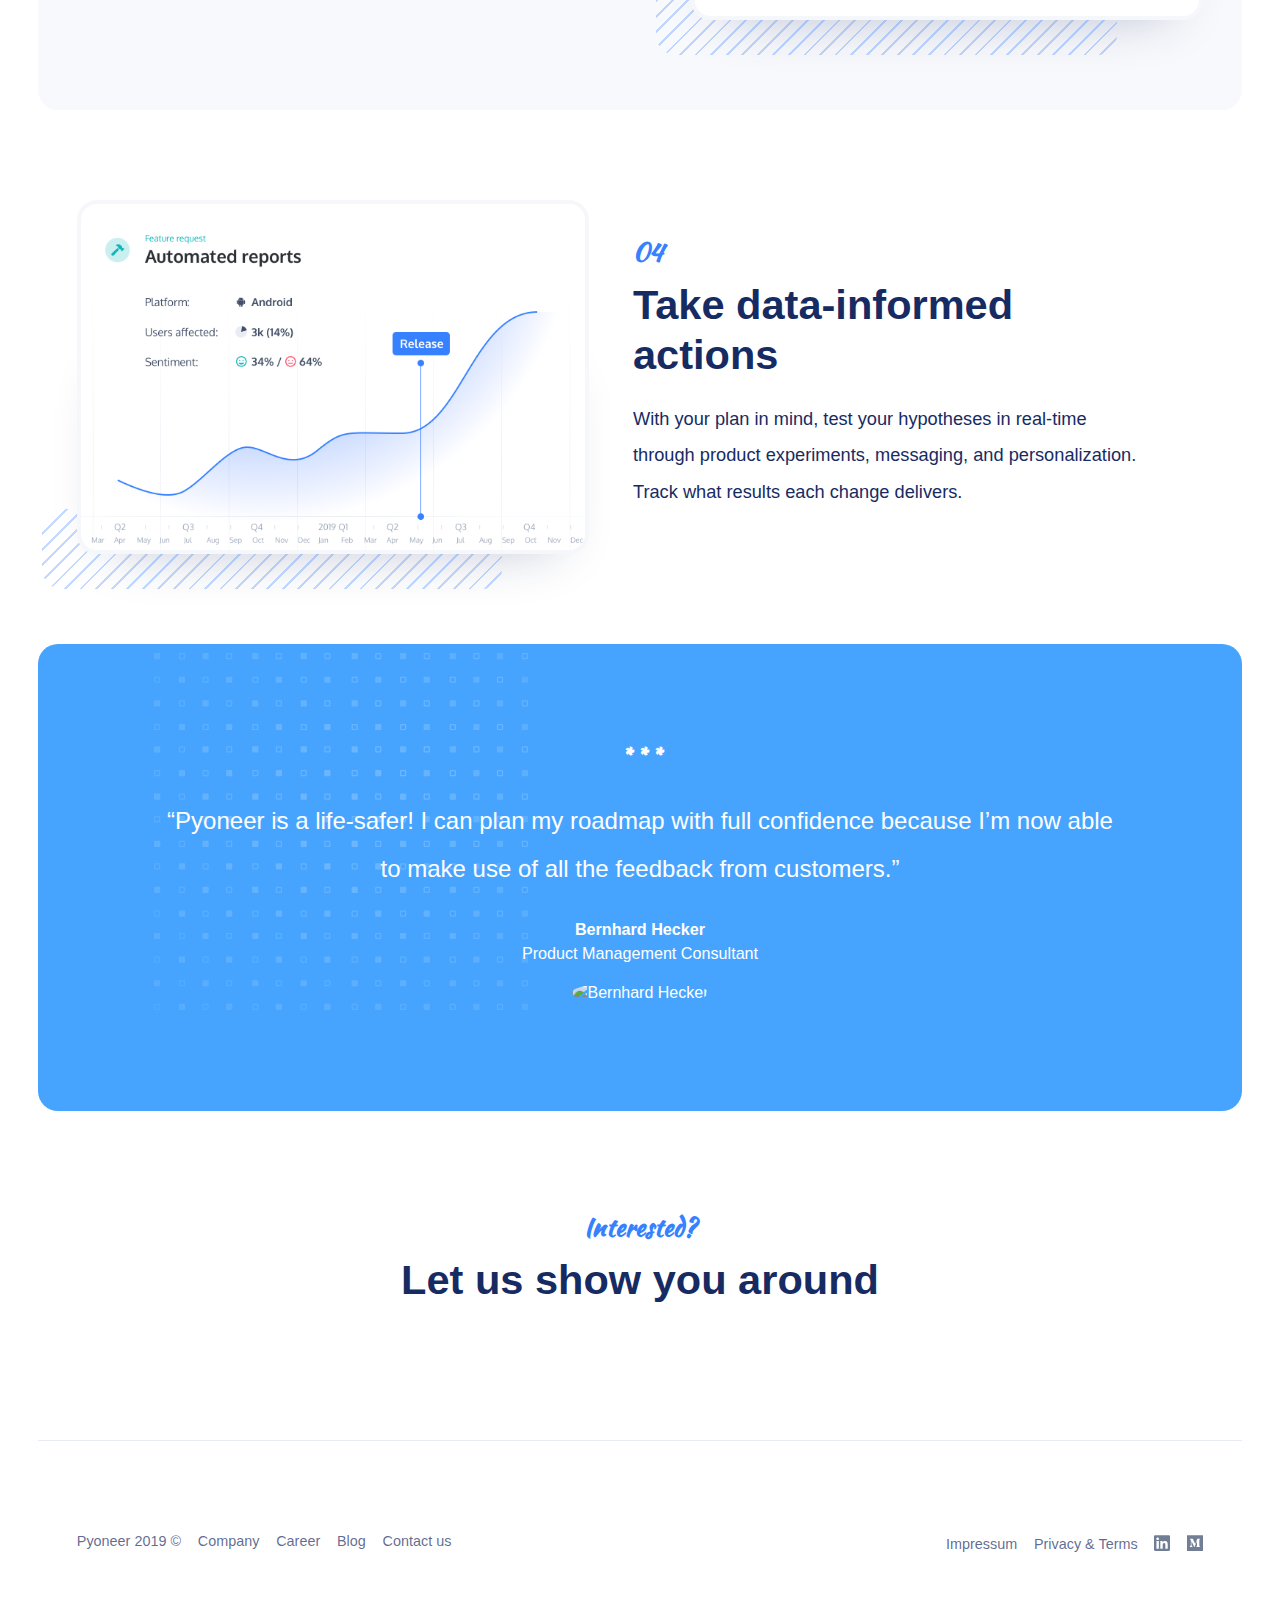
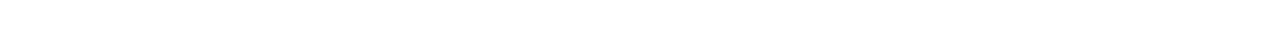
==== commit 9d896d04: "added lime" ====
--- a/index.html
+++ b/index.html
@@ -1,10 +1,15 @@
 <!DOCTYPE html>
-<html lang="en">
+<html lang="en" xmlns="http://www.w3.org/1999/xhtml" xmlns:fb="http://ogp.me/ns/fb#">
+
 <head>
     <meta charset="UTF-8">
     <title>
-        Pyoneer - Customer Feedback Analytics
+        Pyoneer - Customer Feedback Analytics. Helping companies to hear their customers.
     </title>
+    <meta name="description"
+        content="Process Customer Feedback from all channels to reveal the most relevant topics with the power of AI.">
+    <meta name="keywords"
+        content="Customer Feedback, analytics, NLP, AI, Machine learning, support, Reviews, Aggregator">
 
     <meta charset="utf-8">
     <meta name="viewport" content="width=device-width, initial-scale=1, shrink-to-fit=no">
@@ -19,113 +24,125 @@
     <link rel="icon" type="image/png" sizes="32x32" href="assets/img/favicons/favicon-32x32.png">
     <link rel="icon" type="image/png" sizes="16x16" href="assets/img/favicons/favicon-16x16.png">
     <!-- <link rel="manifest" href="assets/img/favicons/site.webmanifest">-->
-     <link rel="mask-icon" href="assets/img/favicons/safari-pinned-tab.svg" color="#ff4f6a">
-     <meta name="msapplication-TileColor" content="#3781ff">
-     <meta name="theme-color" content="#ffffff">
-     <!---->
+    <link rel="mask-icon" href="assets/img/favicons/safari-pinned-tab.svg" color="#ff4f6a">
+    <meta name="msapplication-TileColor" content="#3781ff">
+    <meta name="theme-color" content="#ffffff">
+    <!---->
+    <script data-api-url="https://app.limecall.com"
+        data-api-key="$2y$10$bEIBWX95Hp7DzVqwKz6JG.kOt9I9h90vx5hpPG0WCQvHQQFlUFsPa"
+        src="https://widget.limecall.com/widget.js"></script>
     <!-- Global site tag (gtag.js) - Google Analytics -->
     <script async src="https://www.googletagmanager.com/gtag/js?id=UA-150757082-1"></script>
     <script>
         window.dataLayer = window.dataLayer || [];
-        function gtag(){dataLayer.push(arguments);}
+
+        function gtag() {
+            dataLayer.push(arguments);
+        }
         gtag('js', new Date());
-        gtag('set', {'user_id': 'USER_ID'}); // Set the user ID using signed-in user_id.
+        gtag('set', {
+            'user_id': 'USER_ID'
+        }); // Set the user ID using signed-in user_id.
         gtag('config', 'UA-150757082-1');
     </script>
-
-    <meta property="og:image" content="https://pyoneer.io/assets/img/re-branding-slides/rebranding-slide-3.png" />
+    <meta property="og:type" content="website" />
+    <meta property="og:title" content="Pyoneer.io - Helping companies to hear their customers" />
+    <meta property="og:image" content="https://pyoneer.io/assets/img/re-branding-slides/rebranding-slide-fb.png" />
+    <meta name="twitter:card"
+        content="Pyoneer.io - Customer Feedback Analytics. Helping companies to hear their customers." />
+    <meta property="og:description"
+        content="Process Customer Feedback from all channels to reveal the most relevant topics with the power of AI." />
 </head>
+
 <body>
-<img src="assets/img/re-branding-slides/rebranding-slide-3.png" style="display: none;" class="preview">
-<header class="header">
-    <a href="https://pyoneer.io/">
-        <img class="header--logo" src="assets/img/pyoneer-logo.svg" alt="Pyoneer">
-        <img class="header--logo sm" src="assets/img/pyoneer-logo-color.svg" alt="Pyoneer">
-    </a>
-    <div class="header-right">
-        <nav class="header--nav">
-            <a class="header--link" href="index.html#product">Product</a>
-            <a class="header--link" href="about.html">About us</a>
-            <a class="header--link" href="https://medium.com/@stefan.h.link" target="_blank">Blog</a>
-            <a class="header--link strong" href="index.html#contact">Contact</a>
-
-            <a href="https://www.linkedin.com/company/pyoneer/"  class="header--link icon"
-               target="_blank">
-                <img class="footer-icon" src="assets/img/icons/linkedin.svg">
-            </a>
-        </nav>
-    </div>
-</header>
-
-<section class="home--hero">
-    <div class="home--hero--content">
-        <div class="home--hero--content-wrap">
-            <h1 class="display-1">
-                Helping companies to hear their customers
-            </h1>
-            <p class="home--hero--content-lead">
-                Analyze customer feedback from all channels to reveal the most relevant topics with the power of AI.
-            </p>
-            <p class="hero-button">
-                <a class=" button-shadow" href="#contact">
-                <span  class="button button-lg">
-                    Schedule Demo
-                </span>
-                </a>
-            </p>
-        </div>
-    </div>
-
-    <div class="home--hero--img">
-        <img class="home--hero--review-floaties" src="assets/img/home/review-floaties.svg">
-        <!--img class="home--hero--chart" src="assets/img/hero-img.svg"-->
-        <img class="home--hero--dots" src="assets/img/dots-blue.svg">
-    </div>
-</section>
-
-<section class="section work-dots-section">
-    <h3 class="subtitle text-centered">
-        Innovation loop
-    </h3>
-    <h2 class="display-2 text-centered" style="max-width: 50rem; margin-left: auto;margin-right: auto;">
-        Analyze, measure, and improve your
-        <span class="nowrap">
-            customer experience.
-        </span>
-        <br>
-        Then repeat.
-    </h2>
-
-    <ul class="work-dots" role="tablist">
-        <li class="" role="presentation"><span>Collect feedback</span></li>
-        <li class="" role="presentation"><span>Identify trends</span></li>
-        <li class="" role="presentation"><span class="underline-1">Understand the <strong>Why</strong></span></li>
-        <li class="" role="presentation"><span>Set goals & hypotheses</span></li>
-
-        <li class="" role="presentation"><span>Take action</span></li>
-    </ul>
-</section>
+    <header class="header">
+        <a href="https://pyoneer.io/">
+            <img class="header--logo" src="assets/img/pyoneer-logo.svg" alt="Pyoneer">
+            <img class="header--logo sm" src="assets/img/pyoneer-logo-color.svg" alt="Pyoneer">
+        </a>
+        <div class="header-right">
+            <nav class="header--nav">
+                <a class="header--link" href="index.html#product">Product</a>
+                <a class="header--link" href="about.html">About us</a>
+                <a class="header--link" href="https://medium.com/@stefan.h.link" target="_blank">Blog</a>
+                <a class="header--link strong" href="index.html#contact">Contact</a>
+
+                <a href="https://www.linkedin.com/company/pyoneer/" class="header--link icon" target="_blank">
+                    <img class="footer-icon" src="assets/img/icons/linkedin.svg">
+                </a>
+            </nav>
+        </div>
+    </header>
+
+    <section class="home--hero">
+        <div class="home--hero--content">
+            <div class="home--hero--content-wrap">
+                <h1 class="display-1">
+                    Helping companies to hear their customers
+                </h1>
+                <p class="home--hero--content-lead">
+                    Analyze customer feedback from all channels to reveal the most relevant topics with the power of AI.
+                </p>
+                <p class="hero-button">
+                    <a class=" button-shadow" href="#contact">
+                        <span class="button button-lg">
+                            Schedule Demo
+                        </span>
+                    </a>
+                </p>
+            </div>
+        </div>
+
+        <div class="home--hero--img">
+            <img class="home--hero--review-floaties" src="assets/img/home/review-floaties.svg">
+            <!--img class="home--hero--chart" src="assets/img/hero-img.svg"-->
+            <img class="home--hero--dots" src="assets/img/dots-blue.svg">
+        </div>
+    </section>
+
+    <section class="section work-dots-section">
+        <h3 class="subtitle text-centered">
+            Innovation loop
+        </h3>
+        <h2 class="display-2 text-centered" style="max-width: 50rem; margin-left: auto;margin-right: auto;">
+            Analyze, measure, and improve your
+            <span class="nowrap">
+                customer experience.
+            </span>
+            <br>
+            Then repeat.
+        </h2>
+
+        <ul class="work-dots" role="tablist">
+            <li class="" role="presentation"><span>Collect feedback</span></li>
+            <li class="" role="presentation"><span>Identify trends</span></li>
+            <li class="" role="presentation"><span class="underline-1">Understand the <strong>Why</strong></span></li>
+            <li class="" role="presentation"><span>Set goals & hypotheses</span></li>
+
+            <li class="" role="presentation"><span>Take action</span></li>
+        </ul>
+    </section>
 
     <section class="section pic-right--section image-section-white section-back" id="product">
-        <div class="pic-right--content"> 
+        <div class="pic-right--content">
 
             <h3 class="subtitle">
-               01
+                01
             </h3>
             <h3 class="display-2">
                 Centralize   customer feedback
             </h3>
             <p class="lead">
-                No matter where your customers are reaching out to you, import the feedback data in real-time from mobile, web, and other platforms. Connect through numerous integrations or upload your data-files.
+                No matter where your customers are reaching out to you, import the feedback data in real-time from
+                mobile, web, and other platforms. Connect through numerous integrations or upload your data-files.
             </p>
         </div>
         <div class="pic-right--pic-container ">
 
-                <div class="screenshot-wrapper no-back screenshot-integrations">
-                    <img class="screenshot no-back" src="assets/img/home/integrations.png"
-                         alt="">
-                </div>
+            <div class="screenshot-wrapper no-back screenshot-integrations">
+                <img class="screenshot no-back" src="assets/img/home/integrations.png" alt="">
+            </div>
         </div>
     </section>
 
@@ -142,21 +159,22 @@
             </h3>
 
             <p class="lead">
-                Once you’ve collected the feedback, define key business metrics and see how they trend over time. Maybe you want to see what users speak about a particular feature or what are the themes that get the most attention. Identify all the patterns that matter to your business.
+                Once you’ve collected the feedback, define key business metrics and see how they trend over time. Maybe
+                you want to see what users speak about a particular feature or what are the themes that get the most
+                attention. Identify all the patterns that matter to your business.
             </p>
         </div>
         <div class="pic-left--pic-container ">
             <div class="screenshot-shadow">
                 <div class="screenshot-wrapper">
-                    <img class="screenshot" src="assets/img/home/pyoneer-home-3.png"
-                         alt="">
+                    <img class="screenshot" src="assets/img/home/pyoneer-home-3.png" alt="">
                 </div>
             </div>
         </div>
     </section>
 
     <section class="section pic-right--section image-section-white  section-back">
-        <div class="pic-right--content"> 
+        <div class="pic-right--content">
             <h3 class="subtitle">
                 03
             </h3>
@@ -164,98 +182,99 @@
                 Understand the Why
             </h3>
             <p class="lead">
-                Now that you’ve identified the trends, understand why those trends are happening. Pyoneer helps to quantify user insights so you can focus on what matters the most. After choosing the relevant topic, use the power of qualitative to comprehend humans on the other side.
+                Now that you’ve identified the trends, understand why those trends are happening. Pyoneer helps to
+                quantify user insights so you can focus on what matters the most. After choosing the relevant topic, use
+                the power of qualitative to comprehend humans on the other side.
                 Find out the real answers to the questions raised by data.
             </p>
         </div>
         <div class="pic-right--pic-container ">
             <div class="screenshot-shadow">
                 <div class="screenshot-wrapper">
-                    <img class="screenshot" src="assets/img/home/pyoneer-home-2.png"
-                         alt="">
+                    <img class="screenshot" src="assets/img/home/pyoneer-home-2.png" alt="">
                 </div>
             </div>
         </div>
     </section>
 
 
-<section class="section pic-left--section image-section-white">
-    <div class="pic-left--content">
-
-        <h3 class="subtitle">
-            04
-        </h3>
-        <h3 class="display-2">
-            Take data-informed actions
-        </h3>
-
-        <p class="lead">
-            With your plan in mind, test your hypotheses in real-time through product experiments, messaging, and personalization. Track what results each change delivers.
-        </p>
-    </div>
-    <div class="pic-left--pic-container ">
-        <div class="screenshot-shadow">
-            <div class="screenshot-wrapper">
-                <img class="screenshot" src="assets/img/home/pyoneer-home-4.png"
-                     alt="">
-            </div>
-        </div>
-    </div>
-</section>
-
-<section class="dark-section">
-    <div class="section--content">
-        <div class="text-centered">
-            <h4 class="subtitle">
-                * * *
-            </h4>
-            <p class="quote-body">
-                “Pyoneer is a life-safer! I can plan my roadmap with full confidence because I’m now able to make
-                use of all the feedback from customers.”
+    <section class="section pic-left--section image-section-white">
+        <div class="pic-left--content">
+
+            <h3 class="subtitle">
+                04
+            </h3>
+            <h3 class="display-2">
+                Take data-informed actions
+            </h3>
+
+            <p class="lead">
+                With your plan in mind, test your hypotheses in real-time through product experiments, messaging, and
+                personalization. Track what results each change delivers.
             </p>
-            <p class="quote-author">
-                Bernhard Hecker
-                <br>
-                <span class="quote-author-role">
-Product Management Consultant
+        </div>
+        <div class="pic-left--pic-container ">
+            <div class="screenshot-shadow">
+                <div class="screenshot-wrapper">
+                    <img class="screenshot" src="assets/img/home/pyoneer-home-4.png" alt="">
+                </div>
+            </div>
+        </div>
+    </section>
+
+    <section class="dark-section">
+        <div class="section--content">
+            <div class="text-centered">
+                <h4 class="subtitle">
+                    * * *
+                </h4>
+                <p class="quote-body">
+                    “Pyoneer is a life-safer! I can plan my roadmap with full confidence because I’m now able to make
+                    use of all the feedback from customers.”
+                </p>
+                <p class="quote-author">
+                    Bernhard Hecker
+                    <br>
+                    <span class="quote-author-role">
+                        Product Management Consultant
                     </span>
-            </p>
-            <p>
-                <img class="quote-author-img" src="assets/img/home/bernhard-hecker.jpg" alt="Bernhard Hecker">
-            </p>
-
-        </div>
-    </div>
-</section>
-
-<section class="section contact-section" id="contact">
-    <div class="section--content">
-        <div class="text-centered">
-            <h3 class="subtitle">
-                Interested?
-            </h3>
-            <h2 class="display-2">
-                Let us show you around
-            </h2>
-        </div>
-        <div class="contact-section--form">
-            <!--[if lte IE 8]>
+                </p>
+                <p>
+                    <img class="quote-author-img" src="assets/img/home/bernhard-hecker.jpg" alt="Bernhard Hecker">
+                </p>
+
+            </div>
+        </div>
+    </section>
+
+    <section class="section contact-section" id="contact">
+        <div class="section--content">
+            <div class="text-centered">
+                <h3 class="subtitle">
+                    Interested?
+                </h3>
+                <h2 class="display-2">
+                    Let us show you around
+                </h2>
+            </div>
+            <div class="contact-section--form">
+                <!--[if lte IE 8]>
             <script charset="utf-8" type="text/javascript" src="//js.hsforms.net/forms/v2-legacy.js"></script>
             <![endif]-->
-            <script charset="utf-8" type="text/javascript" src="//js.hsforms.net/forms/v2.js"></script>
-            <script>
-                hbspt.forms.create({
-                    portalId: "6091377",
-                    formId: "1ee17e4d-89c4-4923-aa0a-f5434837002f"
-                });
-            </script>
-
-        </div>
-
-
-    </div>
-</section>
-<!--
+                <script charset="utf-8" type="text/javascript" src="//js.hsforms.net/forms/v2.js"></script>
+                <script>
+                    hbspt.forms.create({
+                        portalId: "6091377",
+                        formId: "1ee17e4d-89c4-4923-aa0a-f5434837002f"
+                    });
+                </script>
+
+            </div>
+
+
+        </div>
+    </section>
+    <!--
 <section class="centered-section">
     <h2 class="display-3">Companies trust Pyoneer for growth</h2>
     <div class="partner-logos">
@@ -266,43 +285,44 @@
 
 
 
-<footer class="footer section">
-    <div>
-        Pyoneer 2019 ©
+    <footer class="footer section">
+        <div>
+            Pyoneer 2019 ©
+            <div class="footer-list">
+                <a class="footer-link strong" href="about.html">
+                    Company
+                </a>
+                <a class="footer-link strong" href="https://www.linkedin.com/company/pyoneer/" target="_blank">
+                    Career
+                </a>
+                <a class="footer-link strong" href="https://medium.com/@stefan.h.link" target="_blank">
+                    Blog
+                </a>
+                <a class="footer-link strong" href="index.html#contact">
+                    Contact us
+                </a>
+            </div>
+        </div>
+
         <div class="footer-list">
-            <a class="footer-link strong" href="about.html">
-                Company
+            <a class="footer-link" href="impressum.html">
+                Impressum
             </a>
-            <a class="footer-link strong" href="https://www.linkedin.com/company/pyoneer/" target="_blank">
-                Career
+            <a class="footer-link" href="https://www.iubenda.com/privacy-policy/12889167/legal" target="_blank">
+                Privacy & Terms
             </a>
-            <a class="footer-link strong" href="https://medium.com/@stefan.h.link" target="_blank">
-                Blog
+            <a href="https://www.linkedin.com/company/pyoneer/" class="footer-icon-link" target="_blank">
+                <img class="footer-icon" src="assets/img/icons/linkedin.svg">
             </a>
-            <a class="footer-link strong" href="index.html#contact">
-                Contact us
+            <a href="https://medium.com/@stefan.h.link" class="footer-icon-link" target="_blank">
+                <img class="footer-icon" src="assets/img/icons/medium.svg">
             </a>
-        </div>
-    </div>
-
-    <div class="footer-list">
-        <a class="footer-link" href="impressum.html">
-            Impressum
-        </a>
-        <a class="footer-link" href="https://www.iubenda.com/privacy-policy/12889167/legal" target="_blank">
-            Privacy & Terms
-        </a>
-        <a href="https://www.linkedin.com/company/pyoneer/"  class="footer-icon-link" target="_blank">
-            <img class="footer-icon" src="assets/img/icons/linkedin.svg">
-        </a>
-        <a href="https://medium.com/@stefan.h.link"  class="footer-icon-link" target="_blank">
-            <img class="footer-icon" src="assets/img/icons/medium.svg">
-        </a>
-
-    </div>
-</footer>
-<!-- Start of HubSpot Embed Code -->
-<script type="text/javascript" id="hs-script-loader" async defer src="//js.hs-scripts.com/6091377.js"></script>
-<!-- End of HubSpot Embed Code -->
-    </body>
-    </html>+
+        </div>
+    </footer>
+    <!-- Start of HubSpot Embed Code -->
+    <script type="text/javascript" id="hs-script-loader" async defer src="//js.hs-scripts.com/6091377.js"></script>
+    <!-- End of HubSpot Embed Code -->
+</body>
+
+</html>--- a/assets/bundle.css
+++ b/assets/bundle.css
@@ -1160,7 +1160,7 @@
 
 .home--hero--img {
   position: relative;
-  background-image: url("../assets/img/home/graph.png");
+  background-image: url("../assets/img/home/graph.jpg");
   background-size: cover;
   background-position: bottom left; }
 
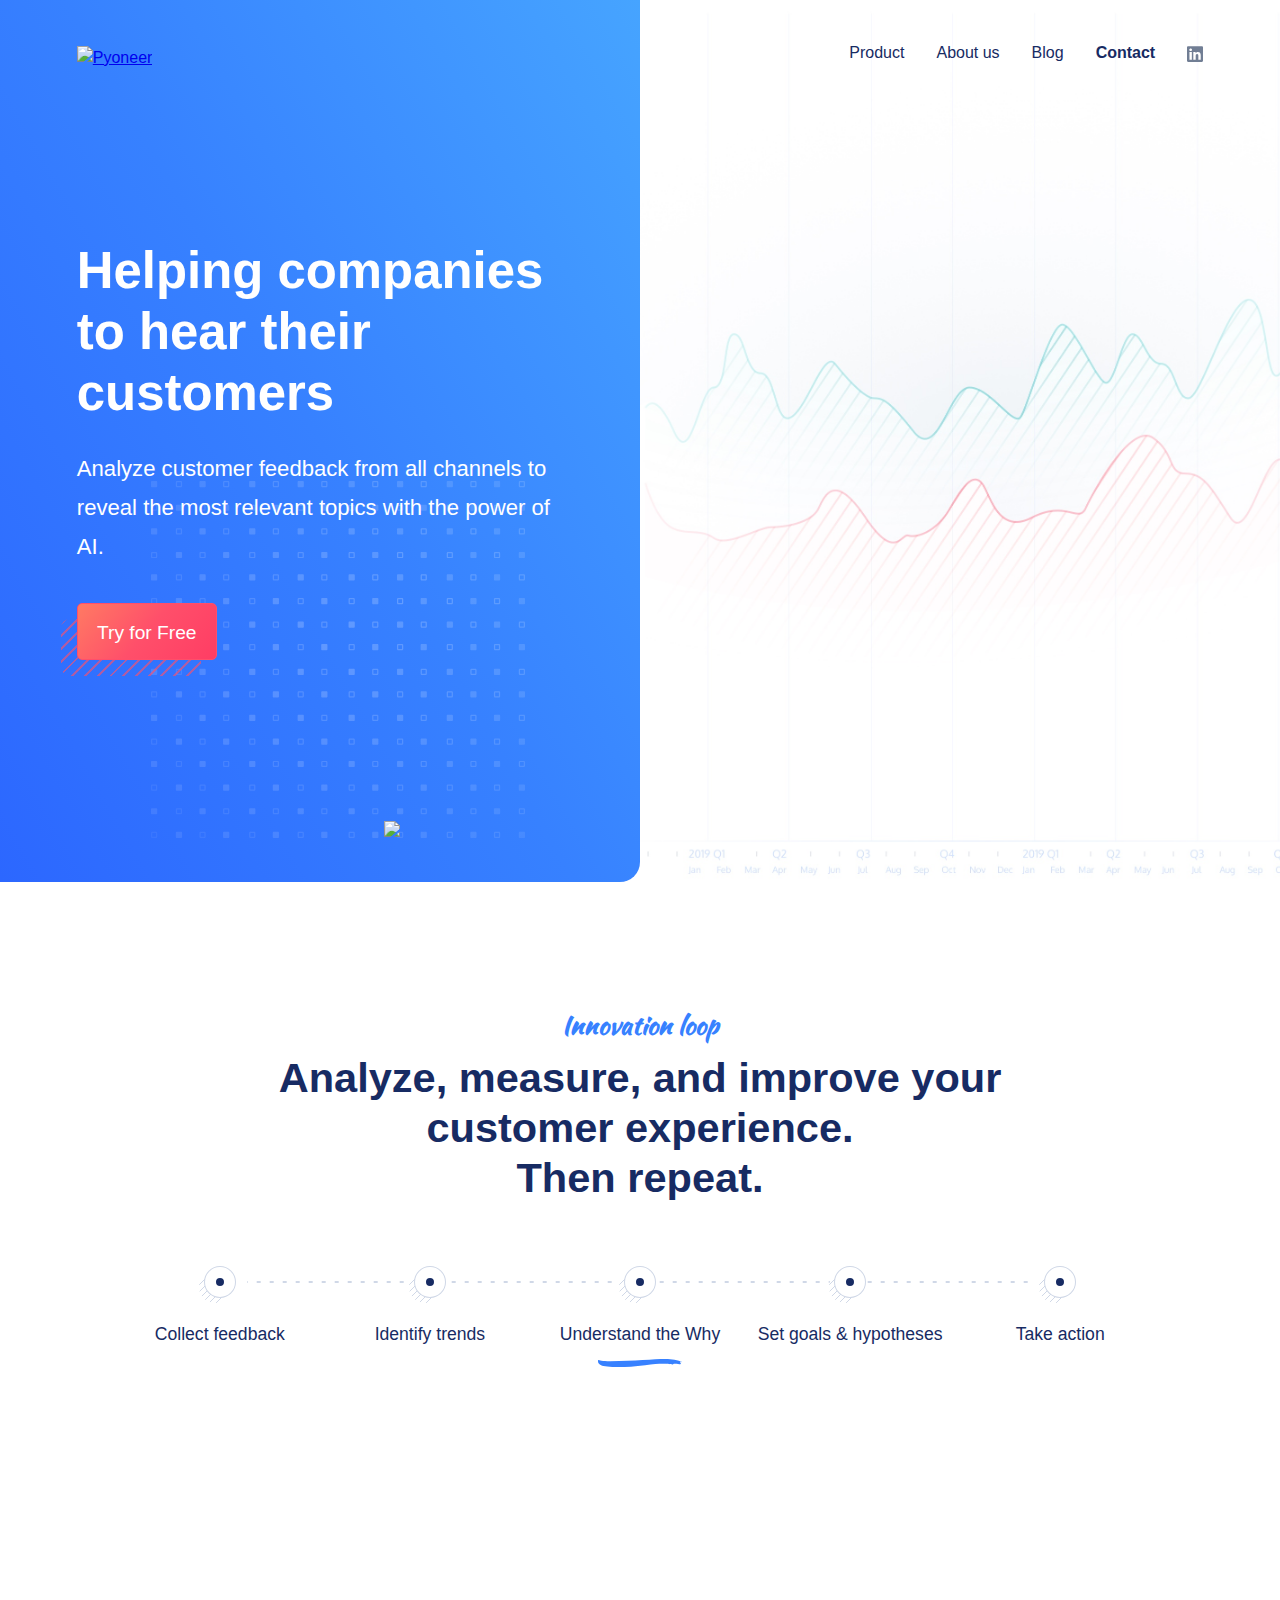
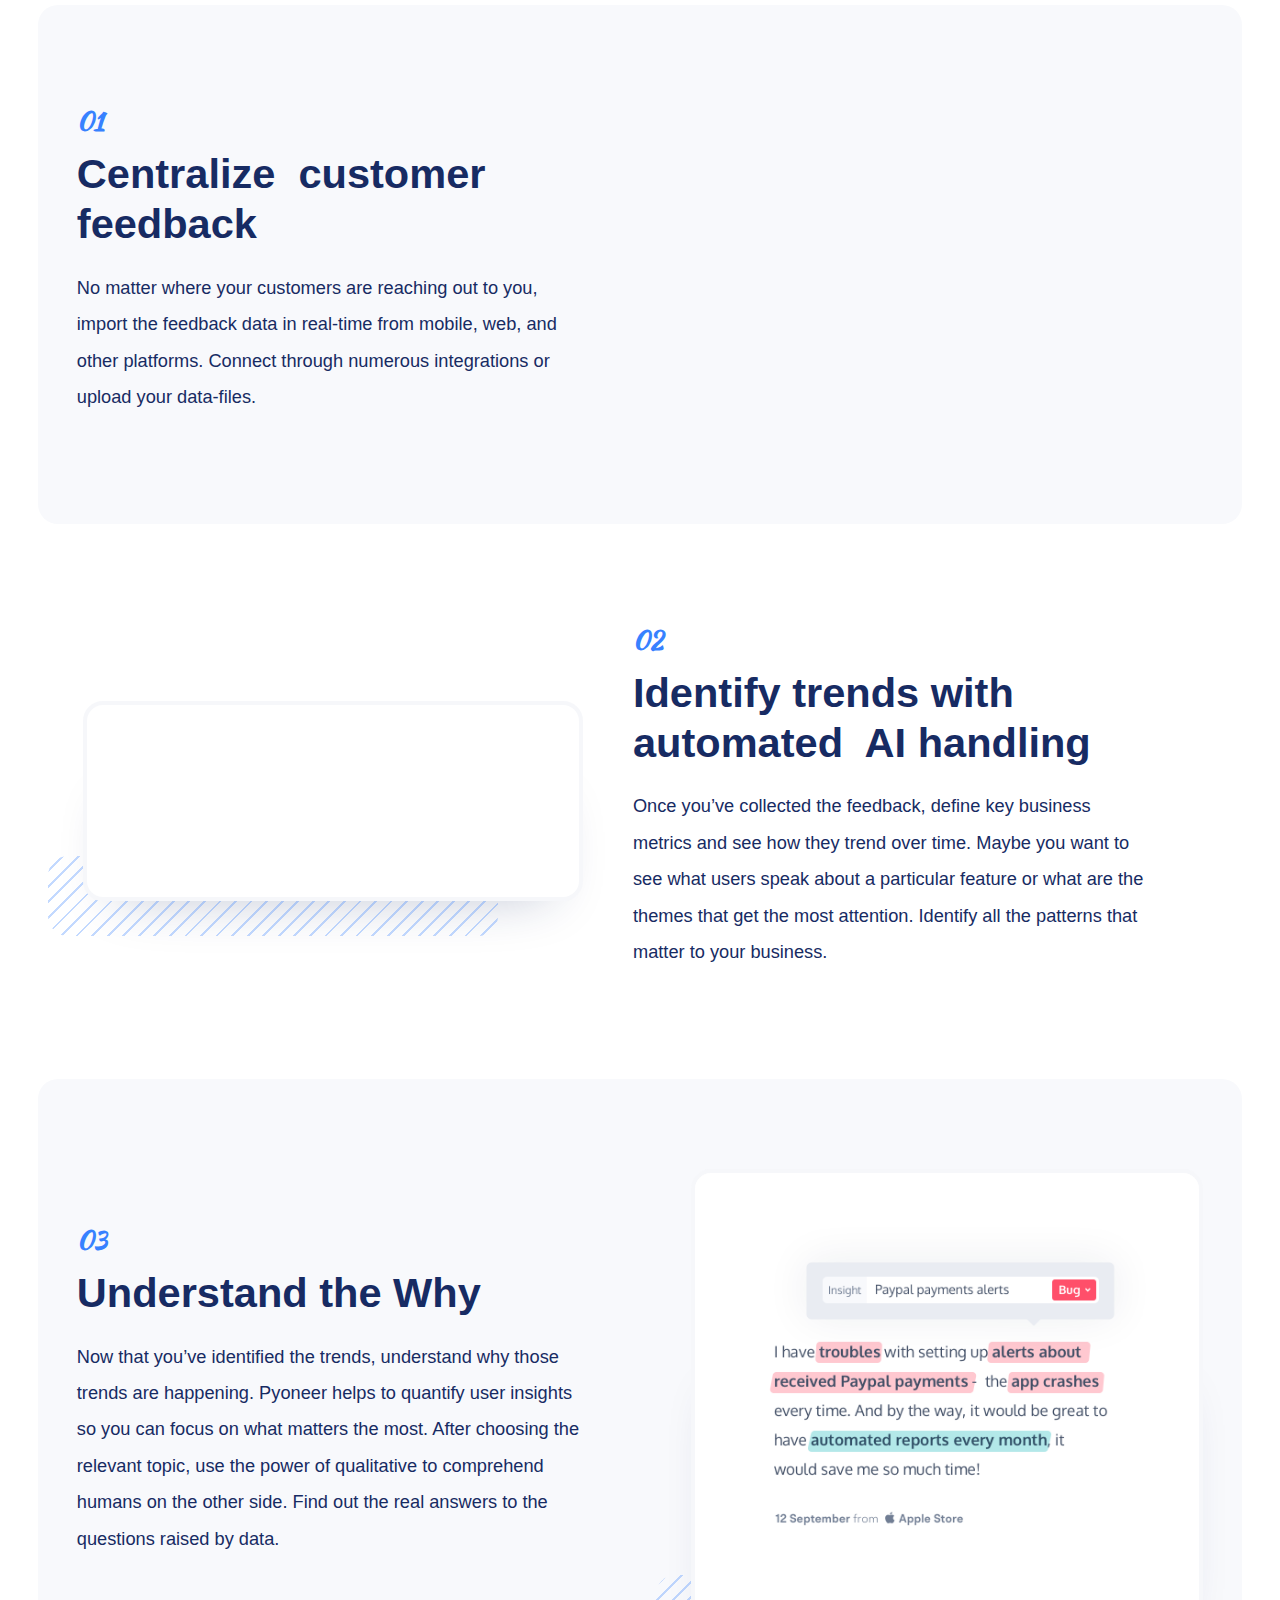
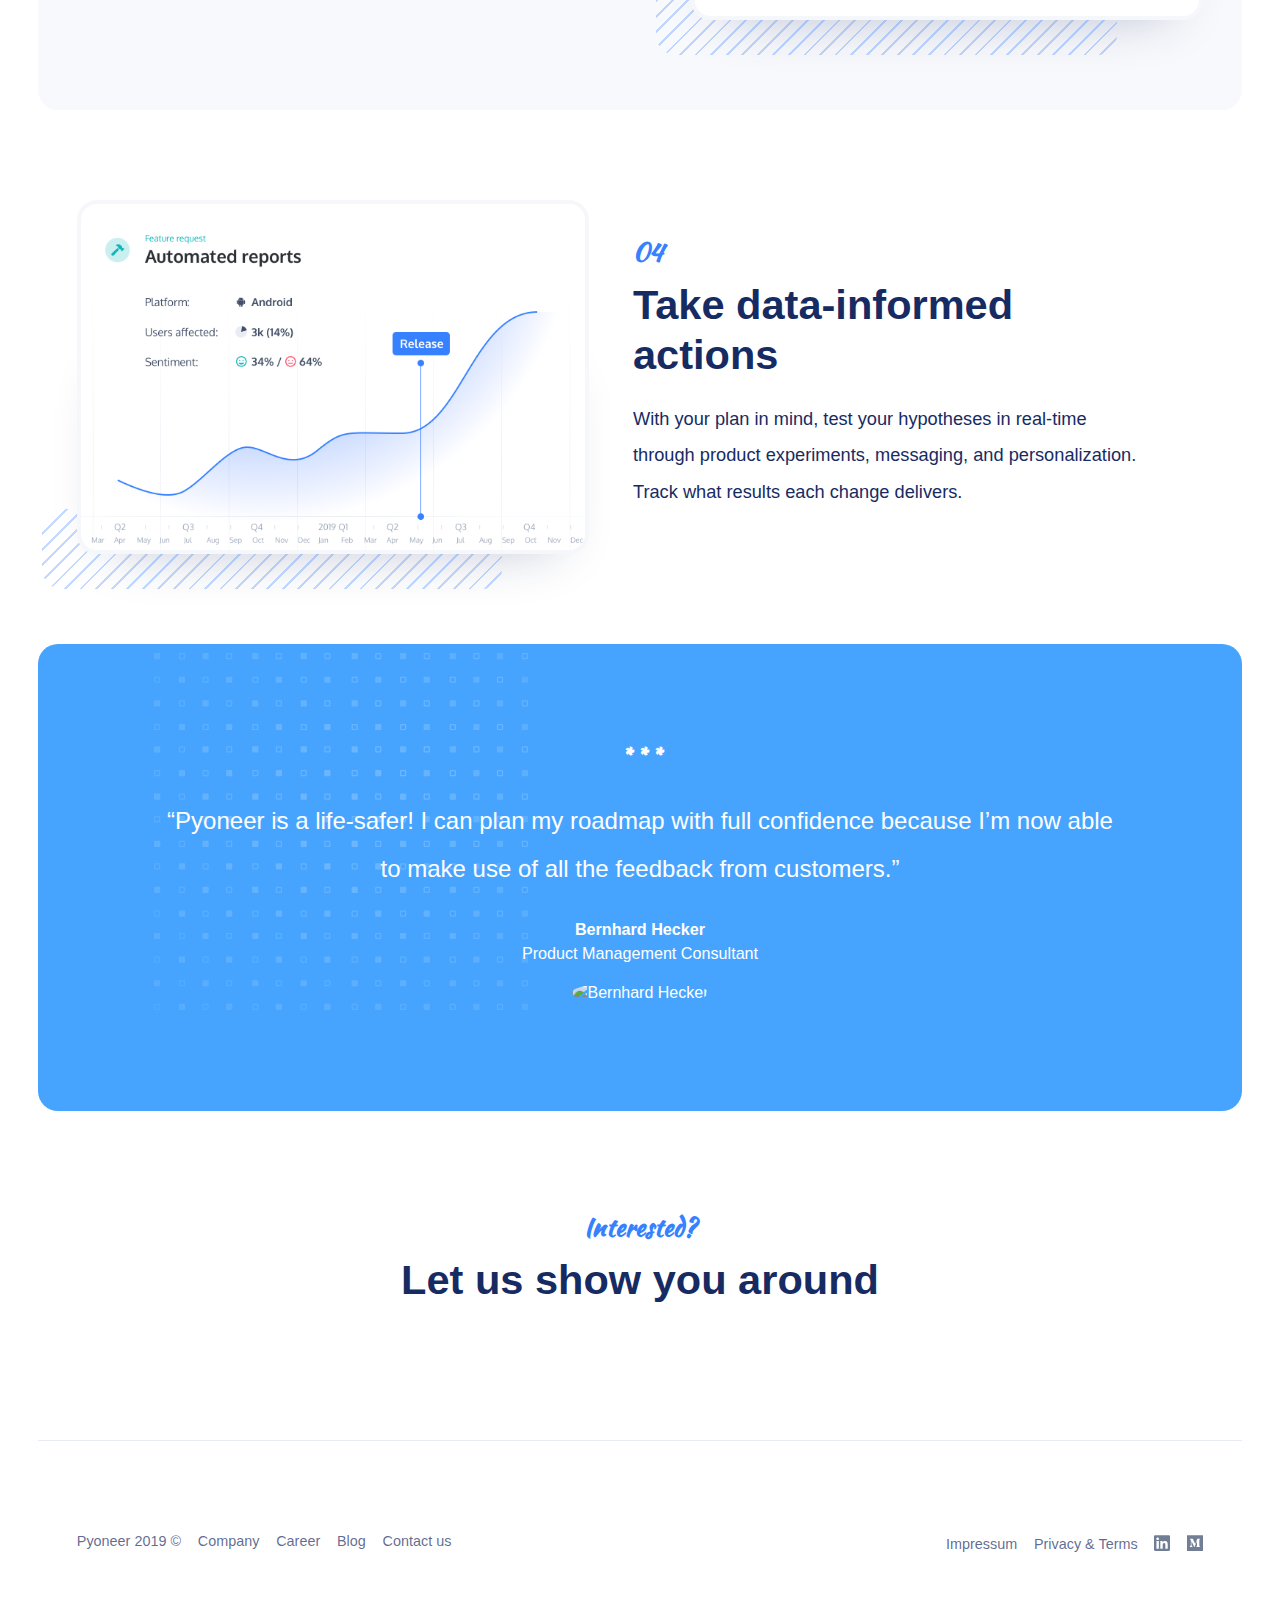
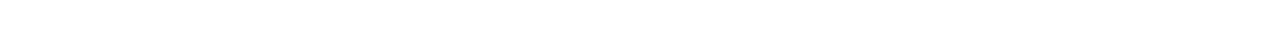
==== commit 6a0c9c87: "removed lime call" ====
--- a/index.html
+++ b/index.html
@@ -2,279 +2,251 @@
 <html lang="en" xmlns="http://www.w3.org/1999/xhtml" xmlns:fb="http://ogp.me/ns/fb#">
 
 <head>
-    <meta charset="UTF-8">
-    <title>
-        Pyoneer - Customer Feedback Analytics. Helping companies to hear their customers.
-    </title>
-    <meta name="description"
-        content="Process Customer Feedback from all channels to reveal the most relevant topics with the power of AI.">
-    <meta name="keywords"
-        content="Customer Feedback, analytics, NLP, AI, Machine learning, support, Reviews, Aggregator">
-
-    <meta charset="utf-8">
-    <meta name="viewport" content="width=device-width, initial-scale=1, shrink-to-fit=no">
-    <meta http-equiv="x-ua-compatible" content="ie=edge">
-
-    <link rel="stylesheet" href="assets/bundle.css" crossorigin="anonymous">
-
-    <link href="https://fonts.googleapis.com/css?family=Kaushan+Script&display=swap" rel="stylesheet">
-
-    <!-- Favicons --->
-    <link rel="apple-touch-icon" sizes="180x180" href="assets/img/favicons/apple-touch-icon.png">
-    <link rel="icon" type="image/png" sizes="32x32" href="assets/img/favicons/favicon-32x32.png">
-    <link rel="icon" type="image/png" sizes="16x16" href="assets/img/favicons/favicon-16x16.png">
-    <!-- <link rel="manifest" href="assets/img/favicons/site.webmanifest">-->
-    <link rel="mask-icon" href="assets/img/favicons/safari-pinned-tab.svg" color="#ff4f6a">
-    <meta name="msapplication-TileColor" content="#3781ff">
-    <meta name="theme-color" content="#ffffff">
-    <!---->
-    <script data-api-url="https://app.limecall.com"
-        data-api-key="$2y$10$bEIBWX95Hp7DzVqwKz6JG.kOt9I9h90vx5hpPG0WCQvHQQFlUFsPa"
-        src="https://widget.limecall.com/widget.js"></script>
-    <!-- Global site tag (gtag.js) - Google Analytics -->
-    <script async src="https://www.googletagmanager.com/gtag/js?id=UA-150757082-1"></script>
-    <script>
-        window.dataLayer = window.dataLayer || [];
-
-        function gtag() {
-            dataLayer.push(arguments);
-        }
-        gtag('js', new Date());
-        gtag('set', {
-            'user_id': 'USER_ID'
-        }); // Set the user ID using signed-in user_id.
-        gtag('config', 'UA-150757082-1');
-    </script>
-    <meta property="og:type" content="website" />
-    <meta property="og:title" content="Pyoneer.io - Helping companies to hear their customers" />
-    <meta property="og:image" content="https://pyoneer.io/assets/img/re-branding-slides/rebranding-slide-fb.png" />
-    <meta name="twitter:card"
-        content="Pyoneer.io - Customer Feedback Analytics. Helping companies to hear their customers." />
-    <meta property="og:description"
-        content="Process Customer Feedback from all channels to reveal the most relevant topics with the power of AI." />
+  <meta charset="UTF-8" />
+  <title>
+    Pyoneer - Customer Feedback Analytics. Helping companies to hear their
+    customers.
+  </title>
+  <meta name="description"
+    content="Process Customer Feedback from all channels to reveal the most relevant topics with the power of AI." />
+  <meta name="keywords"
+    content="Customer Feedback, analytics, NLP, AI, Machine learning, support, Reviews, Aggregator" />
+
+  <meta charset="utf-8" />
+  <meta name="viewport" content="width=device-width, initial-scale=1, shrink-to-fit=no" />
+  <meta http-equiv="x-ua-compatible" content="ie=edge" />
+
+  <link rel="stylesheet" href="assets/bundle.css" crossorigin="anonymous" />
+
+  <link href="https://fonts.googleapis.com/css?family=Kaushan+Script&display=swap" rel="stylesheet" />
+
+  <!-- Favicons --->
+  <link rel="apple-touch-icon" sizes="180x180" href="assets/img/favicons/apple-touch-icon.png" />
+  <link rel="icon" type="image/png" sizes="32x32" href="assets/img/favicons/favicon-32x32.png" />
+  <link rel="icon" type="image/png" sizes="16x16" href="assets/img/favicons/favicon-16x16.png" />
+  <!-- <link rel="manifest" href="assets/img/favicons/site.webmanifest">-->
+  <link rel="mask-icon" href="assets/img/favicons/safari-pinned-tab.svg" color="#ff4f6a" />
+  <meta name="msapplication-TileColor" content="#3781ff" />
+  <meta name="theme-color" content="#ffffff" />
+  <!---->
+  <!-- Global site tag (gtag.js) - Google Analytics -->
+  <script async src="https://www.googletagmanager.com/gtag/js?id=UA-150757082-1"></script>
+  <script>
+    window.dataLayer = window.dataLayer || [];
+
+    function gtag() {
+      dataLayer.push(arguments);
+    }
+    gtag("js", new Date());
+    gtag("set", {
+      user_id: "USER_ID",
+    }); // Set the user ID using signed-in user_id.
+    gtag("config", "UA-150757082-1");
+  </script>
+  <meta property="og:type" content="website" />
+  <meta property="og:title" content="Pyoneer.io - Helping companies to hear their customers" />
+  <meta property="og:image" content="https://pyoneer.io/assets/img/re-branding-slides/rebranding-slide-fb.png" />
+  <meta name="twitter:card"
+    content="Pyoneer.io - Customer Feedback Analytics. Helping companies to hear their customers." />
+  <meta property="og:description"
+    content="Process Customer Feedback from all channels to reveal the most relevant topics with the power of AI." />
 </head>
 
 <body>
-    <header class="header">
-        <a href="https://pyoneer.io/">
-            <img class="header--logo" src="assets/img/pyoneer-logo.svg" alt="Pyoneer">
-            <img class="header--logo sm" src="assets/img/pyoneer-logo-color.svg" alt="Pyoneer">
-        </a>
-        <div class="header-right">
-            <nav class="header--nav">
-                <a class="header--link" href="index.html#product">Product</a>
-                <a class="header--link" href="about.html">About us</a>
-                <a class="header--link" href="https://medium.com/@stefan.h.link" target="_blank">Blog</a>
-                <a class="header--link strong" href="index.html#contact">Contact</a>
-
-                <a href="https://www.linkedin.com/company/pyoneer/" class="header--link icon" target="_blank">
-                    <img class="footer-icon" src="assets/img/icons/linkedin.svg">
-                </a>
-            </nav>
+  <header class="header">
+    <a href="https://pyoneer.io/">
+      <img class="header--logo" src="assets/img/pyoneer-logo.svg" alt="Pyoneer" />
+      <img class="header--logo sm" src="assets/img/pyoneer-logo-color.svg" alt="Pyoneer" />
+    </a>
+    <div class="header-right">
+      <nav class="header--nav">
+        <a class="header--link" href="index.html#product">Product</a>
+        <a class="header--link" href="about.html">About us</a>
+        <a class="header--link" href="https://blog.pyoneer.io">Blog</a>
+        <a class="header--link strong" href="index.html#contact">Contact</a>
+
+        <a href="https://www.linkedin.com/company/pyoneer/" class="header--link icon" target="_blank">
+          <img class="footer-icon" src="assets/img/icons/linkedin.svg" />
+        </a>
+      </nav>
+    </div>
+  </header>
+
+  <section class="home--hero">
+    <div class="home--hero--content">
+      <div class="home--hero--content-wrap">
+        <h1 class="display-1">Helping companies to hear their customers</h1>
+        <p class="home--hero--content-lead">
+          Analyze customer feedback from all channels to reveal the most
+          relevant topics with the power of AI.
+        </p>
+        <p class="hero-button">
+          <a class="button-shadow" href="#contact">
+            <span class="button button-lg"> Try for Free </span>
+          </a>
+        </p>
+      </div>
+    </div>
+
+    <div class="home--hero--img">
+      <img class="home--hero--review-floaties" src="assets/img/home/review-floaties.svg" />
+      <!--img class="home--hero--chart" src="assets/img/hero-img.svg"-->
+      <img class="home--hero--dots" src="assets/img/dots-blue.svg" />
+    </div>
+  </section>
+
+  <section class="section work-dots-section">
+    <h3 class="subtitle text-centered">Innovation loop</h3>
+    <h2 class="display-2 text-centered" style="max-width: 50rem; margin-left: auto; margin-right: auto">
+      Analyze, measure, and improve your
+      <span class="nowrap"> customer experience. </span>
+      <br />
+      Then repeat.
+    </h2>
+
+    <ul class="work-dots" role="tablist">
+      <li class="" role="presentation"><span>Collect feedback</span></li>
+      <li class="" role="presentation"><span>Identify trends</span></li>
+      <li class="" role="presentation">
+        <span class="underline-1">Understand the <strong>Why</strong></span>
+      </li>
+      <li class="" role="presentation">
+        <span>Set goals & hypotheses</span>
+      </li>
+
+      <li class="" role="presentation"><span>Take action</span></li>
+    </ul>
+  </section>
+
+  <section class="section pic-right--section image-section-white section-back" id="product">
+    <div class="pic-right--content">
+      <h3 class="subtitle">01</h3>
+      <h3 class="display-2">Centralize  +customer feedback</h3>
+      <p class="lead">
+        No matter where your customers are reaching out to you, import the
+        feedback data in real-time from mobile, web, and other platforms.
+        Connect through numerous integrations or upload your data-files.
+      </p>
+    </div>
+    <div class="pic-right--pic-container">
+      <div class="screenshot-wrapper no-back screenshot-integrations">
+        <img class="screenshot no-back" src="assets/img/home/integrations.png" alt="" />
+      </div>
+    </div>
+  </section>
+
+  <section class="section pic-left--section image-section-white">
+    <div class="pic-left--content">
+      <h3 class="subtitle">02</h3>
+      <h3 class="display-2">Identify trends with automated  +AI handling</h3>
+
+      <p class="lead">
+        Once you’ve collected the feedback, define key business metrics and
+        see how they trend over time. Maybe you want to see what users speak
+        about a particular feature or what are the themes that get the most
+        attention. Identify all the patterns that matter to your business.
+      </p>
+    </div>
+    <div class="pic-left--pic-container">
+      <div class="screenshot-shadow">
+        <div class="screenshot-wrapper">
+          <img class="screenshot" src="assets/img/home/pyoneer-home-3.png" alt="" />
         </div>
-    </header>
-
-    <section class="home--hero">
-        <div class="home--hero--content">
-            <div class="home--hero--content-wrap">
-                <h1 class="display-1">
-                    Helping companies to hear their customers
-                </h1>
-                <p class="home--hero--content-lead">
-                    Analyze customer feedback from all channels to reveal the most relevant topics with the power of AI.
-                </p>
-                <p class="hero-button">
-                    <a class=" button-shadow" href="#contact">
-                        <span class="button button-lg">
-                            Schedule Demo
-                        </span>
-                    </a>
-                </p>
-            </div>
+      </div>
+    </div>
+  </section>
+
+  <section class="section pic-right--section image-section-white section-back">
+    <div class="pic-right--content">
+      <h3 class="subtitle">03</h3>
+      <h3 class="display-2">Understand the Why</h3>
+      <p class="lead">
+        Now that you’ve identified the trends, understand why those trends are
+        happening. Pyoneer helps to quantify user insights so you can focus on
+        what matters the most. After choosing the relevant topic, use the
+        power of qualitative to comprehend humans on the other side. Find out
+        the real answers to the questions raised by data.
+      </p>
+    </div>
+    <div class="pic-right--pic-container">
+      <div class="screenshot-shadow">
+        <div class="screenshot-wrapper">
+          <img class="screenshot" src="assets/img/home/pyoneer-home-2.png" alt="" />
         </div>
-
-        <div class="home--hero--img">
-            <img class="home--hero--review-floaties" src="assets/img/home/review-floaties.svg">
-            <!--img class="home--hero--chart" src="assets/img/hero-img.svg"-->
-            <img class="home--hero--dots" src="assets/img/dots-blue.svg">
+      </div>
+    </div>
+  </section>
+
+  <section class="section pic-left--section image-section-white">
+    <div class="pic-left--content">
+      <h3 class="subtitle">04</h3>
+      <h3 class="display-2">Take data-informed actions</h3>
+
+      <p class="lead">
+        With your plan in mind, test your hypotheses in real-time through
+        product experiments, messaging, and personalization. Track what
+        results each change delivers.
+      </p>
+    </div>
+    <div class="pic-left--pic-container">
+      <div class="screenshot-shadow">
+        <div class="screenshot-wrapper">
+          <img class="screenshot" src="assets/img/home/pyoneer-home-4.png" alt="" />
         </div>
-    </section>
-
-    <section class="section work-dots-section">
-        <h3 class="subtitle text-centered">
-            Innovation loop
-        </h3>
-        <h2 class="display-2 text-centered" style="max-width: 50rem; margin-left: auto;margin-right: auto;">
-            Analyze, measure, and improve your
-            <span class="nowrap">
-                customer experience.
-            </span>
-            <br>
-            Then repeat.
-        </h2>
-
-        <ul class="work-dots" role="tablist">
-            <li class="" role="presentation"><span>Collect feedback</span></li>
-            <li class="" role="presentation"><span>Identify trends</span></li>
-            <li class="" role="presentation"><span class="underline-1">Understand the <strong>Why</strong></span></li>
-            <li class="" role="presentation"><span>Set goals & hypotheses</span></li>
-
-            <li class="" role="presentation"><span>Take action</span></li>
-        </ul>
-    </section>
-
-    <section class="section pic-right--section image-section-white section-back" id="product">
-        <div class="pic-right--content">
-
-            <h3 class="subtitle">
-                01
-            </h3>
-            <h3 class="display-2">
-                Centralize  -customer feedback
-            </h3>
-            <p class="lead">
-                No matter where your customers are reaching out to you, import the feedback data in real-time from
-                mobile, web, and other platforms. Connect through numerous integrations or upload your data-files.
-            </p>
-        </div>
-        <div class="pic-right--pic-container ">
-
-            <div class="screenshot-wrapper no-back screenshot-integrations">
-                <img class="screenshot no-back" src="assets/img/home/integrations.png" alt="">
-            </div>
-        </div>
-    </section>
-
-    <section class="section pic-left--section image-section-white">
-        <div class="pic-left--content">
-
-            <h3 class="subtitle">
-                02
-            </h3>
-            <h3 class="display-2">
-                Identify trends
-                with automated  -AI handling
-            </h3>
-
-            <p class="lead">
-                Once you’ve collected the feedback, define key business metrics and see how they trend over time. Maybe
-                you want to see what users speak about a particular feature or what are the themes that get the most
-                attention. Identify all the patterns that matter to your business.
-            </p>
-        </div>
-        <div class="pic-left--pic-container ">
-            <div class="screenshot-shadow">
-                <div class="screenshot-wrapper">
-                    <img class="screenshot" src="assets/img/home/pyoneer-home-3.png" alt="">
-                </div>
-            </div>
-        </div>
-    </section>
-
-    <section class="section pic-right--section image-section-white  section-back">
-        <div class="pic-right--content">
-            <h3 class="subtitle">
-                03
-            </h3>
-            <h3 class="display-2">
-                Understand the Why
-            </h3>
-            <p class="lead">
-                Now that you’ve identified the trends, understand why those trends are happening. Pyoneer helps to
-                quantify user insights so you can focus on what matters the most. After choosing the relevant topic, use
-                the power of qualitative to comprehend humans on the other side.
-                Find out the real answers to the questions raised by data.
-            </p>
-        </div>
-        <div class="pic-right--pic-container ">
-            <div class="screenshot-shadow">
-                <div class="screenshot-wrapper">
-                    <img class="screenshot" src="assets/img/home/pyoneer-home-2.png" alt="">
-                </div>
-            </div>
-        </div>
-    </section>
-
-
-    <section class="section pic-left--section image-section-white">
-        <div class="pic-left--content">
-
-            <h3 class="subtitle">
-                04
-            </h3>
-            <h3 class="display-2">
-                Take data-informed actions
-            </h3>
-
-            <p class="lead">
-                With your plan in mind, test your hypotheses in real-time through product experiments, messaging, and
-                personalization. Track what results each change delivers.
-            </p>
-        </div>
-        <div class="pic-left--pic-container ">
-            <div class="screenshot-shadow">
-                <div class="screenshot-wrapper">
-                    <img class="screenshot" src="assets/img/home/pyoneer-home-4.png" alt="">
-                </div>
-            </div>
-        </div>
-    </section>
-
-    <section class="dark-section">
-        <div class="section--content">
-            <div class="text-centered">
-                <h4 class="subtitle">
-                    * * *
-                </h4>
-                <p class="quote-body">
-                    “Pyoneer is a life-safer! I can plan my roadmap with full confidence because I’m now able to make
-                    use of all the feedback from customers.”
-                </p>
-                <p class="quote-author">
-                    Bernhard Hecker
-                    <br>
-                    <span class="quote-author-role">
-                        Product Management Consultant
-                    </span>
-                </p>
-                <p>
-                    <img class="quote-author-img" src="assets/img/home/bernhard-hecker.jpg" alt="Bernhard Hecker">
-                </p>
-
-            </div>
-        </div>
-    </section>
-
-    <section class="section contact-section" id="contact">
-        <div class="section--content">
-            <div class="text-centered">
-                <h3 class="subtitle">
-                    Interested?
-                </h3>
-                <h2 class="display-2">
-                    Let us show you around
-                </h2>
-            </div>
-            <div class="contact-section--form">
-                <!--[if lte IE 8]>
-            <script charset="utf-8" type="text/javascript" src="//js.hsforms.net/forms/v2-legacy.js"></script>
-            <![endif]-->
-                <script charset="utf-8" type="text/javascript" src="//js.hsforms.net/forms/v2.js"></script>
-                <script>
-                    hbspt.forms.create({
-                        portalId: "6091377",
-                        formId: "1ee17e4d-89c4-4923-aa0a-f5434837002f"
-                    });
-                </script>
-
-            </div>
-
-
-        </div>
-    </section>
-    <!--
+      </div>
+    </div>
+  </section>
+
+  <section class="dark-section">
+    <div class="section--content">
+      <div class="text-centered">
+        <h4 class="subtitle">* * *</h4>
+        <p class="quote-body">
+          “Pyoneer is a life-safer! I can plan my roadmap with full confidence
+          because I’m now able to make use of all the feedback from
+          customers.”
+        </p>
+        <p class="quote-author">
+          Bernhard Hecker
+          <br />
+          <span class="quote-author-role">
+            Product Management Consultant
+          </span>
+        </p>
+        <p>
+          <img class="quote-author-img" src="assets/img/home/bernhard-hecker.jpg" alt="Bernhard Hecker" />
+        </p>
+      </div>
+    </div>
+  </section>
+
+  <section class="section contact-section" id="contact">
+    <div class="section--content">
+      <div class="text-centered">
+        <h3 class="subtitle">Interested?</h3>
+        <h2 class="display-2">Let us show you around</h2>
+      </div>
+      <div class="contact-section--form">
+        <!--[if lte IE 8]>
+            <script
+              charset="utf-8"
+              type="text/javascript"
+              src="//js.hsforms.net/forms/v2-legacy.js"
+            ></script>
+          <![endif]-->
+        <script charset="utf-8" type="text/javascript" src="//js.hsforms.net/forms/v2.js"></script>
+        <script>
+          hbspt.forms.create({
+            portalId: "6091377",
+            formId: "1ee17e4d-89c4-4923-aa0a-f5434837002f",
+          });
+        </script>
+      </div>
+    </div>
+  </section>
+  <!--
 <section class="centered-section">
     <h2 class="display-3">Companies trust Pyoneer for growth</h2>
     <div class="partner-logos">
@@ -283,46 +255,44 @@
 </section>
 -->
 
-
-
-    <footer class="footer section">
-        <div>
-            Pyoneer 2019 ©
-            <div class="footer-list">
-                <a class="footer-link strong" href="about.html">
-                    Company
-                </a>
-                <a class="footer-link strong" href="https://www.linkedin.com/company/pyoneer/" target="_blank">
-                    Career
-                </a>
-                <a class="footer-link strong" href="https://medium.com/@stefan.h.link" target="_blank">
-                    Blog
-                </a>
-                <a class="footer-link strong" href="index.html#contact">
-                    Contact us
-                </a>
-            </div>
-        </div>
-
-        <div class="footer-list">
-            <a class="footer-link" href="impressum.html">
-                Impressum
-            </a>
-            <a class="footer-link" href="https://www.iubenda.com/privacy-policy/12889167/legal" target="_blank">
-                Privacy & Terms
-            </a>
-            <a href="https://www.linkedin.com/company/pyoneer/" class="footer-icon-link" target="_blank">
-                <img class="footer-icon" src="assets/img/icons/linkedin.svg">
-            </a>
-            <a href="https://medium.com/@stefan.h.link" class="footer-icon-link" target="_blank">
-                <img class="footer-icon" src="assets/img/icons/medium.svg">
-            </a>
-
-        </div>
-    </footer>
-    <!-- Start of HubSpot Embed Code -->
-    <script type="text/javascript" id="hs-script-loader" async defer src="//js.hs-scripts.com/6091377.js"></script>
-    <!-- End of HubSpot Embed Code -->
+  <footer class="footer section">
+    <div>
+      Pyoneer 2019 ©
+      <div class="footer-list">
+        <a class="footer-link strong" href="about.html"> Company </a>
+        <a class="footer-link strong" href="https://www.linkedin.com/company/pyoneer/" target="_blank">
+          Career
+        </a>
+        <a class="footer-link strong" href="https://blog.pyoneer.io" target="_blank">
+          Blog
+        </a>
+        <a class="footer-link strong" href="index.html#contact">
+          Contact us
+        </a>
+      </div>
+    </div>
+
+    <div class="footer-list">
+      <a class="footer-link" href="impressum.html"> Impressum </a>
+      <a class="footer-link" href="https://www.iubenda.com/privacy-policy/12889167/legal" target="_blank">
+        Privacy & Terms
+      </a>
+      <a href="https://www.linkedin.com/company/pyoneer/" class="footer-icon-link" target="_blank">
+        <img class="footer-icon" src="assets/img/icons/linkedin.svg" />
+      </a>
+      <a href="https://medium.com/@stefan.h.link" class="footer-icon-link" target="_blank">
+        <img class="footer-icon" src="assets/img/icons/medium.svg" />
+      </a>
+    </div>
+  </footer>
+  <!-- Start of HubSpot Embed Code -->
+  <script type="text/javascript" id="hs-script-loader" async defer src="//js.hs-scripts.com/6091377.js"></script>
+  <!-- End of HubSpot Embed Code -->
+
+  <!-- 
+  <script data-api-url="https://app.limecall.com"
+    data-api-key="$2y$10$bEIBWX95Hp7DzVqwKz6JG.kOt9I9h90vx5hpPG0WCQvHQQFlUFsPa"
+    src="https://widget.limecall.com/widget.js"></script> -->
 </body>
 
 </html>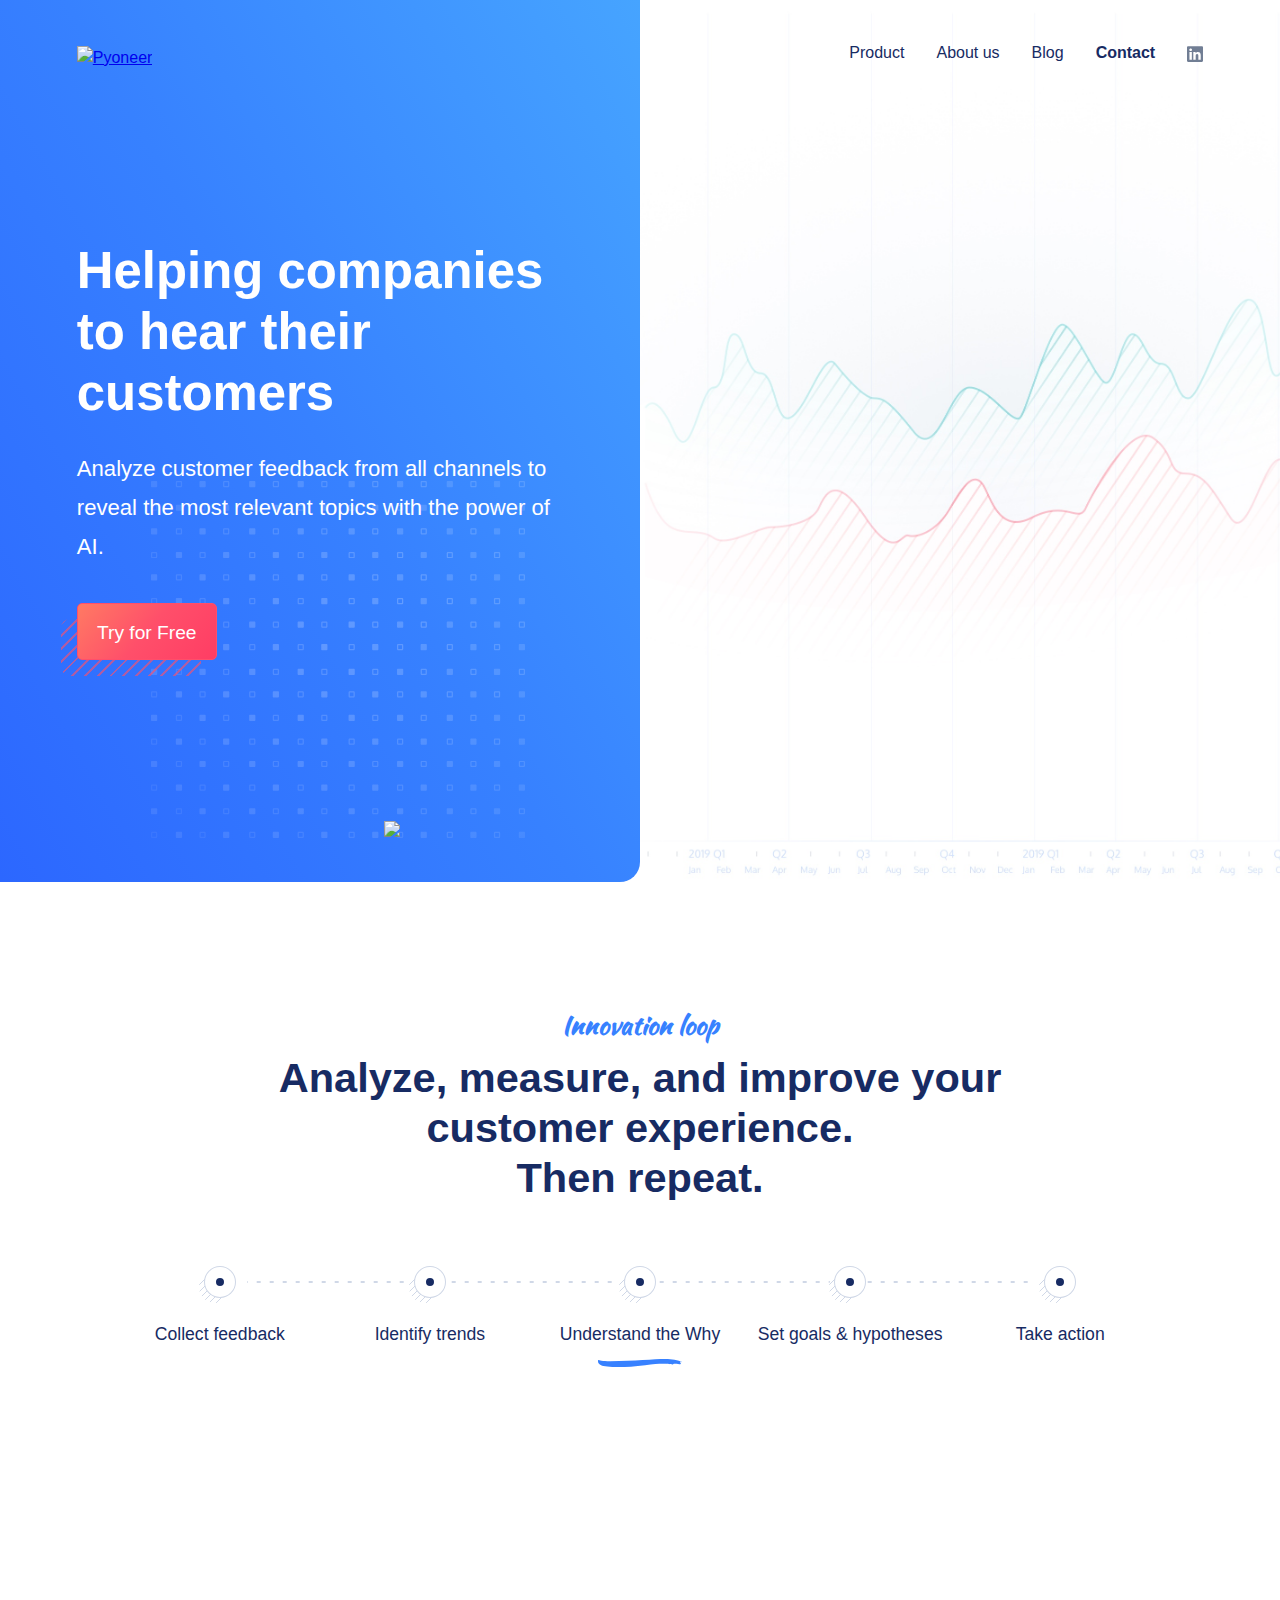
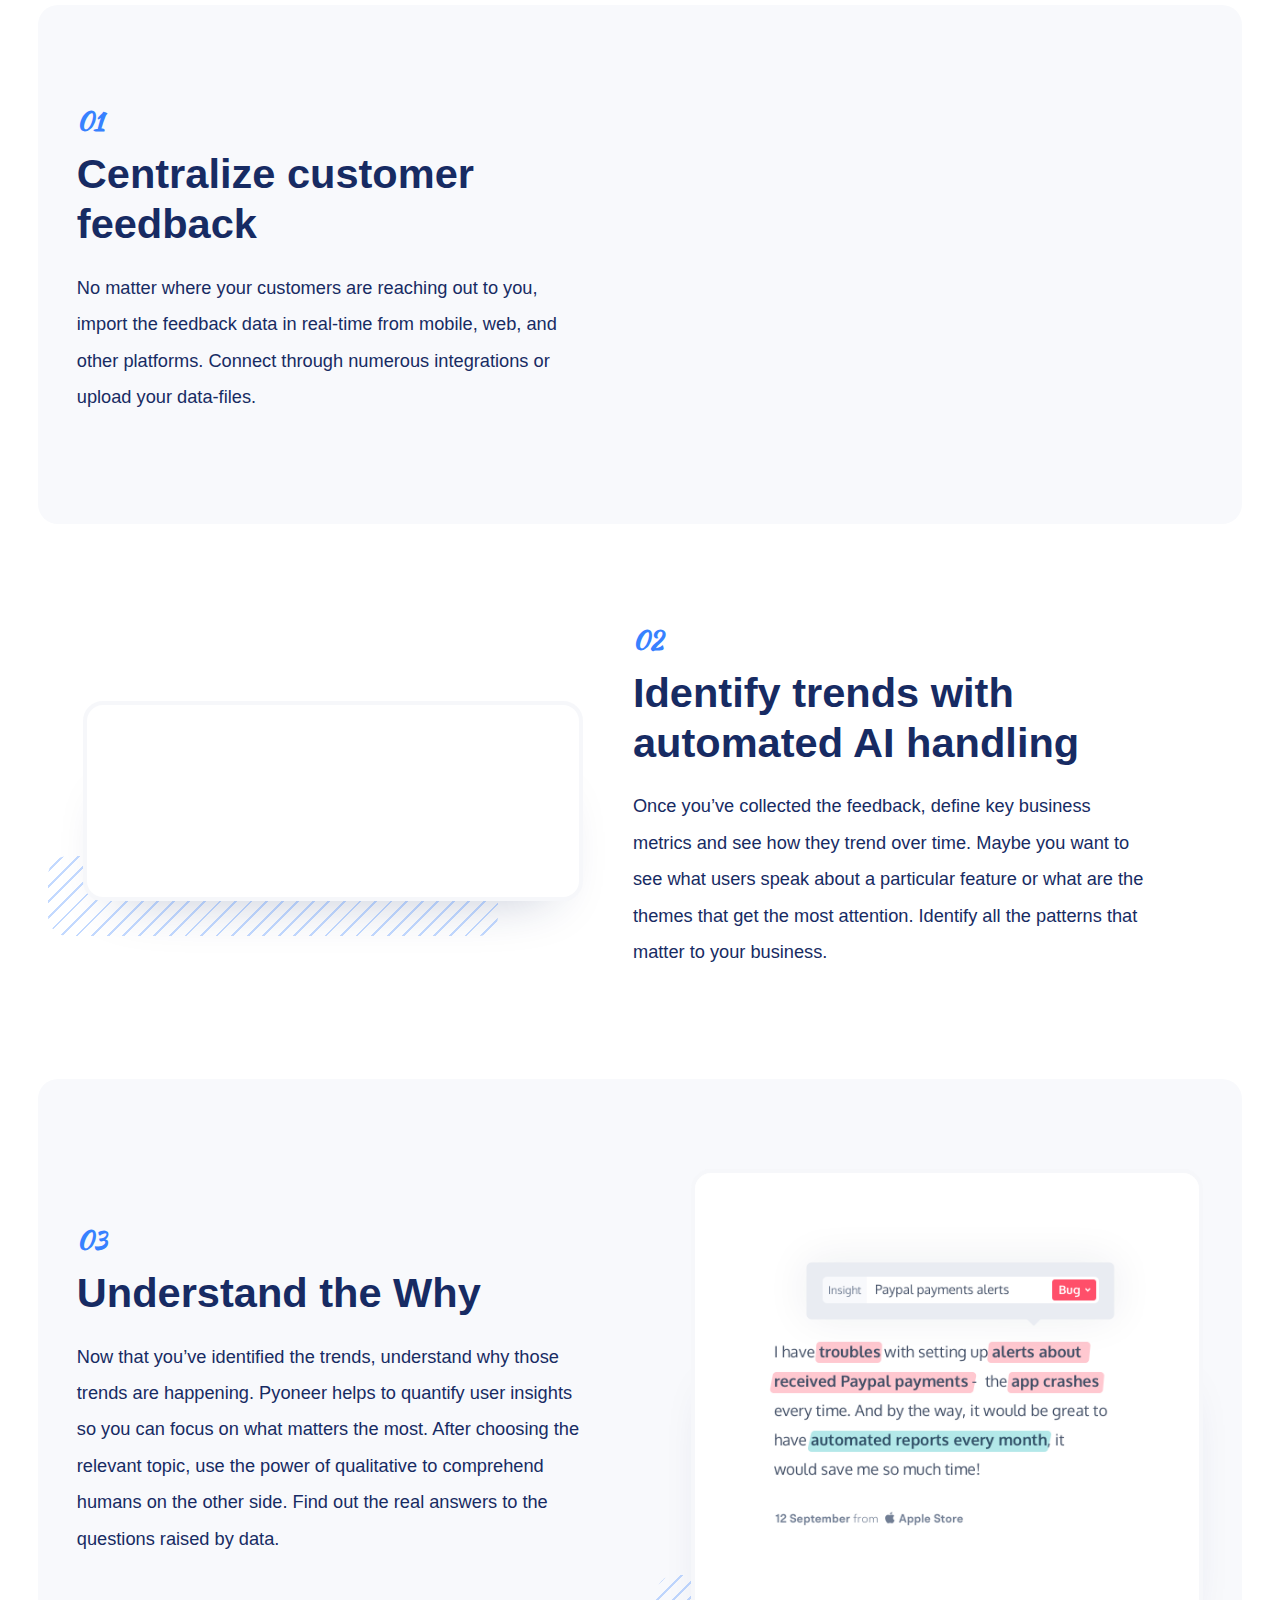
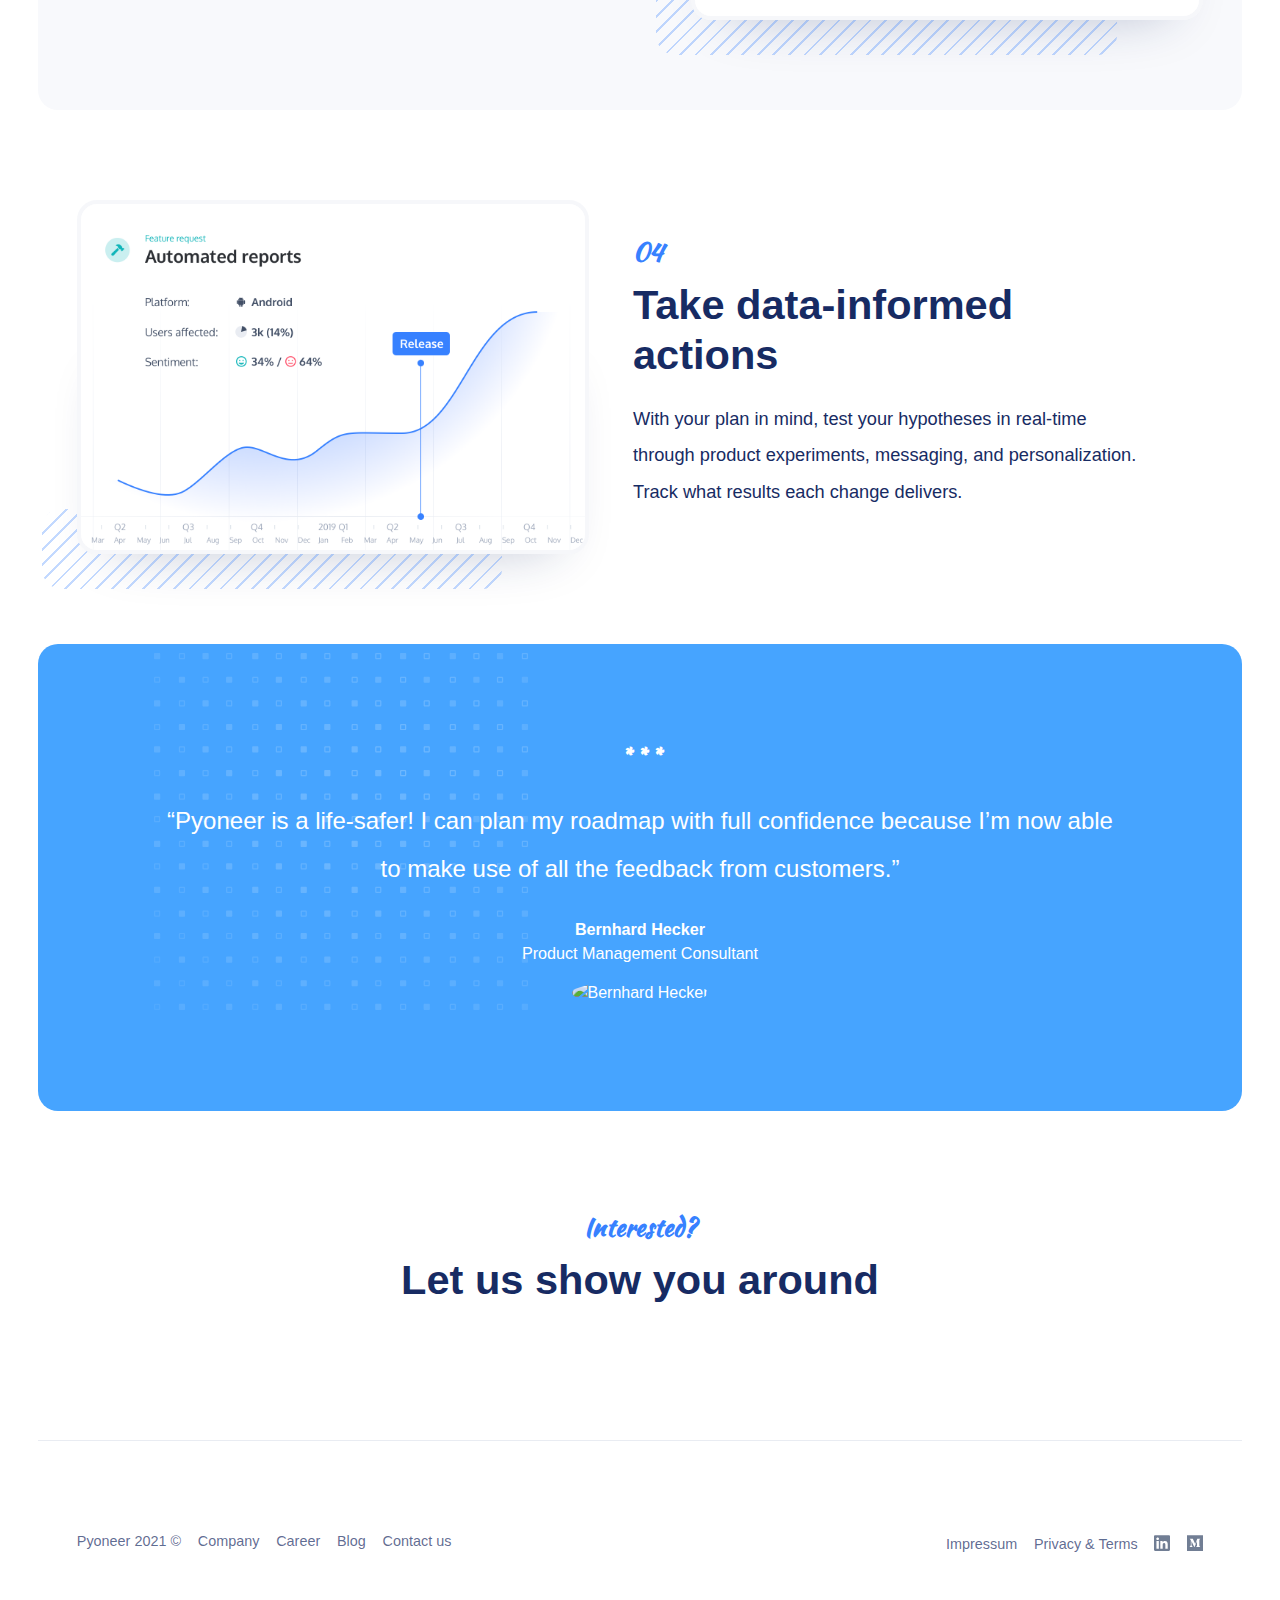
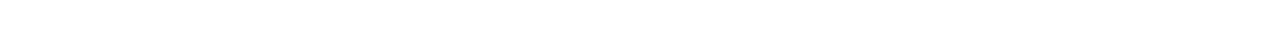
==== commit f30edcd4: "removed lsep" ====
--- a/index.html
+++ b/index.html
@@ -1,252 +1,343 @@
 <!DOCTYPE html>
-<html lang="en" xmlns="http://www.w3.org/1999/xhtml" xmlns:fb="http://ogp.me/ns/fb#">
-
-<head>
-  <meta charset="UTF-8" />
-  <title>
-    Pyoneer - Customer Feedback Analytics. Helping companies to hear their
-    customers.
-  </title>
-  <meta name="description"
-    content="Process Customer Feedback from all channels to reveal the most relevant topics with the power of AI." />
-  <meta name="keywords"
-    content="Customer Feedback, analytics, NLP, AI, Machine learning, support, Reviews, Aggregator" />
-
-  <meta charset="utf-8" />
-  <meta name="viewport" content="width=device-width, initial-scale=1, shrink-to-fit=no" />
-  <meta http-equiv="x-ua-compatible" content="ie=edge" />
-
-  <link rel="stylesheet" href="assets/bundle.css" crossorigin="anonymous" />
-
-  <link href="https://fonts.googleapis.com/css?family=Kaushan+Script&display=swap" rel="stylesheet" />
-
-  <!-- Favicons --->
-  <link rel="apple-touch-icon" sizes="180x180" href="assets/img/favicons/apple-touch-icon.png" />
-  <link rel="icon" type="image/png" sizes="32x32" href="assets/img/favicons/favicon-32x32.png" />
-  <link rel="icon" type="image/png" sizes="16x16" href="assets/img/favicons/favicon-16x16.png" />
-  <!-- <link rel="manifest" href="assets/img/favicons/site.webmanifest">-->
-  <link rel="mask-icon" href="assets/img/favicons/safari-pinned-tab.svg" color="#ff4f6a" />
-  <meta name="msapplication-TileColor" content="#3781ff" />
-  <meta name="theme-color" content="#ffffff" />
-  <!---->
-  <!-- Global site tag (gtag.js) - Google Analytics -->
-  <script async src="https://www.googletagmanager.com/gtag/js?id=UA-150757082-1"></script>
-  <script>
-    window.dataLayer = window.dataLayer || [];
-
-    function gtag() {
-      dataLayer.push(arguments);
-    }
-    gtag("js", new Date());
-    gtag("set", {
-      user_id: "USER_ID",
-    }); // Set the user ID using signed-in user_id.
-    gtag("config", "UA-150757082-1");
-  </script>
-  <meta property="og:type" content="website" />
-  <meta property="og:title" content="Pyoneer.io - Helping companies to hear their customers" />
-  <meta property="og:image" content="https://pyoneer.io/assets/img/re-branding-slides/rebranding-slide-fb.png" />
-  <meta name="twitter:card"
-    content="Pyoneer.io - Customer Feedback Analytics. Helping companies to hear their customers." />
-  <meta property="og:description"
-    content="Process Customer Feedback from all channels to reveal the most relevant topics with the power of AI." />
-</head>
-
-<body>
-  <header class="header">
-    <a href="https://pyoneer.io/">
-      <img class="header--logo" src="assets/img/pyoneer-logo.svg" alt="Pyoneer" />
-      <img class="header--logo sm" src="assets/img/pyoneer-logo-color.svg" alt="Pyoneer" />
-    </a>
-    <div class="header-right">
-      <nav class="header--nav">
-        <a class="header--link" href="index.html#product">Product</a>
-        <a class="header--link" href="about.html">About us</a>
-        <a class="header--link" href="https://blog.pyoneer.io">Blog</a>
-        <a class="header--link strong" href="index.html#contact">Contact</a>
-
-        <a href="https://www.linkedin.com/company/pyoneer/" class="header--link icon" target="_blank">
-          <img class="footer-icon" src="assets/img/icons/linkedin.svg" />
-        </a>
-      </nav>
-    </div>
-  </header>
-
-  <section class="home--hero">
-    <div class="home--hero--content">
-      <div class="home--hero--content-wrap">
-        <h1 class="display-1">Helping companies to hear their customers</h1>
-        <p class="home--hero--content-lead">
-          Analyze customer feedback from all channels to reveal the most
-          relevant topics with the power of AI.
+<html
+  lang="en"
+  xmlns="http://www.w3.org/1999/xhtml"
+  xmlns:fb="http://ogp.me/ns/fb#"
+>
+  <head>
+    <meta charset="UTF-8" />
+    <title>
+      Pyoneer - Customer Feedback Analytics. Helping companies to hear their
+      customers.
+    </title>
+    <meta
+      name="description"
+      content="Process Customer Feedback from all channels to reveal the most relevant topics with the power of AI."
+    />
+    <meta
+      name="keywords"
+      content="Customer Feedback, analytics, NLP, AI, Machine learning, support, Reviews, Aggregator"
+    />
+
+    <meta charset="utf-8" />
+    <meta
+      name="viewport"
+      content="width=device-width, initial-scale=1, shrink-to-fit=no"
+    />
+    <meta http-equiv="x-ua-compatible" content="ie=edge" />
+
+    <link rel="stylesheet" href="assets/bundle.css" crossorigin="anonymous" />
+
+    <link
+      href="https://fonts.googleapis.com/css?family=Kaushan+Script&display=swap"
+      rel="stylesheet"
+    />
+
+    <!-- Favicons --->
+    <link
+      rel="apple-touch-icon"
+      sizes="180x180"
+      href="assets/img/favicons/apple-touch-icon.png"
+    />
+    <link
+      rel="icon"
+      type="image/png"
+      sizes="32x32"
+      href="assets/img/favicons/favicon-32x32.png"
+    />
+    <link
+      rel="icon"
+      type="image/png"
+      sizes="16x16"
+      href="assets/img/favicons/favicon-16x16.png"
+    />
+    <!-- <link rel="manifest" href="assets/img/favicons/site.webmanifest">-->
+    <link
+      rel="mask-icon"
+      href="assets/img/favicons/safari-pinned-tab.svg"
+      color="#ff4f6a"
+    />
+    <meta name="msapplication-TileColor" content="#3781ff" />
+    <meta name="theme-color" content="#ffffff" />
+    <!---->
+    <!-- Global site tag (gtag.js) - Google Analytics -->
+    <script
+      async
+      src="https://www.googletagmanager.com/gtag/js?id=UA-150757082-1"
+    ></script>
+    <script>
+      window.dataLayer = window.dataLayer || [];
+
+      function gtag() {
+        dataLayer.push(arguments);
+      }
+      gtag("js", new Date());
+      gtag("set", {
+        user_id: "USER_ID",
+      }); // Set the user ID using signed-in user_id.
+      gtag("config", "UA-150757082-1");
+    </script>
+    <meta property="og:type" content="website" />
+    <meta
+      property="og:title"
+      content="Pyoneer.io - Helping companies to hear their customers"
+    />
+    <meta
+      property="og:image"
+      content="https://pyoneer.io/assets/img/re-branding-slides/rebranding-slide-fb.png"
+    />
+    <meta
+      name="twitter:card"
+      content="Pyoneer.io - Customer Feedback Analytics. Helping companies to hear their customers."
+    />
+    <meta
+      property="og:description"
+      content="Process Customer Feedback from all channels to reveal the most relevant topics with the power of AI."
+    />
+  </head>
+
+  <body>
+    <header class="header">
+      <a href="https://pyoneer.io/">
+        <img
+          class="header--logo"
+          src="assets/img/pyoneer-logo.svg"
+          alt="Pyoneer"
+        />
+        <img
+          class="header--logo sm"
+          src="assets/img/pyoneer-logo-color.svg"
+          alt="Pyoneer"
+        />
+      </a>
+      <div class="header-right">
+        <nav class="header--nav">
+          <a class="header--link" href="index.html#product">Product</a>
+          <a class="header--link" href="https://blog.pyoneer.io/about-us/"
+            >About us</a
+          >
+          <a class="header--link" href="https://blog.pyoneer.io">Blog</a>
+          <a class="header--link strong" href="index.html#contact">Contact</a>
+
+          <a
+            href="https://www.linkedin.com/company/pyoneer/"
+            class="header--link icon"
+            target="_blank"
+          >
+            <img class="footer-icon" src="assets/img/icons/linkedin.svg" />
+          </a>
+        </nav>
+      </div>
+    </header>
+
+    <section class="home--hero">
+      <div class="home--hero--content">
+        <div class="home--hero--content-wrap">
+          <h1 class="display-1">Helping companies to hear their customers</h1>
+          <p class="home--hero--content-lead">
+            Analyze customer feedback from all channels to reveal the most
+            relevant topics with the power of AI.
+          </p>
+          <p class="hero-button">
+            <a class="button-shadow" href="#contact">
+              <span class="button button-lg"> Try for Free </span>
+            </a>
+          </p>
+        </div>
+      </div>
+
+      <div class="home--hero--img">
+        <img
+          class="home--hero--review-floaties"
+          src="assets/img/home/review-floaties.svg"
+        />
+        <!--img class="home--hero--chart" src="assets/img/hero-img.svg"-->
+        <img class="home--hero--dots" src="assets/img/dots-blue.svg" />
+      </div>
+    </section>
+
+    <section class="section work-dots-section">
+      <h3 class="subtitle text-centered">Innovation loop</h3>
+      <h2
+        class="display-2 text-centered"
+        style="max-width: 50rem; margin-left: auto; margin-right: auto"
+      >
+        Analyze, measure, and improve your
+        <span class="nowrap"> customer experience. </span>
+        <br />
+        Then repeat.
+      </h2>
+
+      <ul class="work-dots" role="tablist">
+        <li class="" role="presentation"><span>Collect feedback</span></li>
+        <li class="" role="presentation"><span>Identify trends</span></li>
+        <li class="" role="presentation">
+          <span class="underline-1">Understand the <strong>Why</strong></span>
+        </li>
+        <li class="" role="presentation">
+          <span>Set goals & hypotheses</span>
+        </li>
+
+        <li class="" role="presentation"><span>Take action</span></li>
+      </ul>
+    </section>
+
+    <section
+      class="section pic-right--section image-section-white section-back"
+      id="product"
+    >
+      <div class="pic-right--content">
+        <h3 class="subtitle">01</h3>
+        <h3 class="display-2">Centralize customer feedback</h3>
+        <p class="lead">
+          No matter where your customers are reaching out to you, import the
+          feedback data in real-time from mobile, web, and other platforms.
+          Connect through numerous integrations or upload your data-files.
         </p>
-        <p class="hero-button">
-          <a class="button-shadow" href="#contact">
-            <span class="button button-lg"> Try for Free </span>
-          </a>
+      </div>
+      <div class="pic-right--pic-container">
+        <div class="screenshot-wrapper no-back screenshot-integrations">
+          <img
+            class="screenshot no-back"
+            src="assets/img/home/integrations.png"
+            alt=""
+          />
+        </div>
+      </div>
+    </section>
+
+    <section class="section pic-left--section image-section-white">
+      <div class="pic-left--content">
+        <h3 class="subtitle">02</h3>
+        <h3 class="display-2">Identify trends with automated AI handling</h3>
+
+        <p class="lead">
+          Once you’ve collected the feedback, define key business metrics and
+          see how they trend over time. Maybe you want to see what users speak
+          about a particular feature or what are the themes that get the most
+          attention. Identify all the patterns that matter to your business.
         </p>
       </div>
-    </div>
-
-    <div class="home--hero--img">
-      <img class="home--hero--review-floaties" src="assets/img/home/review-floaties.svg" />
-      <!--img class="home--hero--chart" src="assets/img/hero-img.svg"-->
-      <img class="home--hero--dots" src="assets/img/dots-blue.svg" />
-    </div>
-  </section>
-
-  <section class="section work-dots-section">
-    <h3 class="subtitle text-centered">Innovation loop</h3>
-    <h2 class="display-2 text-centered" style="max-width: 50rem; margin-left: auto; margin-right: auto">
-      Analyze, measure, and improve your
-      <span class="nowrap"> customer experience. </span>
-      <br />
-      Then repeat.
-    </h2>
-
-    <ul class="work-dots" role="tablist">
-      <li class="" role="presentation"><span>Collect feedback</span></li>
-      <li class="" role="presentation"><span>Identify trends</span></li>
-      <li class="" role="presentation">
-        <span class="underline-1">Understand the <strong>Why</strong></span>
-      </li>
-      <li class="" role="presentation">
-        <span>Set goals & hypotheses</span>
-      </li>
-
-      <li class="" role="presentation"><span>Take action</span></li>
-    </ul>
-  </section>
-
-  <section class="section pic-right--section image-section-white section-back" id="product">
-    <div class="pic-right--content">
-      <h3 class="subtitle">01</h3>
-      <h3 class="display-2">Centralize  -customer feedback</h3>
-      <p class="lead">
-        No matter where your customers are reaching out to you, import the
-        feedback data in real-time from mobile, web, and other platforms.
-        Connect through numerous integrations or upload your data-files.
-      </p>
-    </div>
-    <div class="pic-right--pic-container">
-      <div class="screenshot-wrapper no-back screenshot-integrations">
-        <img class="screenshot no-back" src="assets/img/home/integrations.png" alt="" />
-      </div>
-    </div>
-  </section>
-
-  <section class="section pic-left--section image-section-white">
-    <div class="pic-left--content">
-      <h3 class="subtitle">02</h3>
-      <h3 class="display-2">Identify trends with automated  -AI handling</h3>
-
-      <p class="lead">
-        Once you’ve collected the feedback, define key business metrics and
-        see how they trend over time. Maybe you want to see what users speak
-        about a particular feature or what are the themes that get the most
-        attention. Identify all the patterns that matter to your business.
-      </p>
-    </div>
-    <div class="pic-left--pic-container">
-      <div class="screenshot-shadow">
-        <div class="screenshot-wrapper">
-          <img class="screenshot" src="assets/img/home/pyoneer-home-3.png" alt="" />
-        </div>
-      </div>
-    </div>
-  </section>
-
-  <section class="section pic-right--section image-section-white section-back">
-    <div class="pic-right--content">
-      <h3 class="subtitle">03</h3>
-      <h3 class="display-2">Understand the Why</h3>
-      <p class="lead">
-        Now that you’ve identified the trends, understand why those trends are
-        happening. Pyoneer helps to quantify user insights so you can focus on
-        what matters the most. After choosing the relevant topic, use the
-        power of qualitative to comprehend humans on the other side. Find out
-        the real answers to the questions raised by data.
-      </p>
-    </div>
-    <div class="pic-right--pic-container">
-      <div class="screenshot-shadow">
-        <div class="screenshot-wrapper">
-          <img class="screenshot" src="assets/img/home/pyoneer-home-2.png" alt="" />
-        </div>
-      </div>
-    </div>
-  </section>
-
-  <section class="section pic-left--section image-section-white">
-    <div class="pic-left--content">
-      <h3 class="subtitle">04</h3>
-      <h3 class="display-2">Take data-informed actions</h3>
-
-      <p class="lead">
-        With your plan in mind, test your hypotheses in real-time through
-        product experiments, messaging, and personalization. Track what
-        results each change delivers.
-      </p>
-    </div>
-    <div class="pic-left--pic-container">
-      <div class="screenshot-shadow">
-        <div class="screenshot-wrapper">
-          <img class="screenshot" src="assets/img/home/pyoneer-home-4.png" alt="" />
-        </div>
-      </div>
-    </div>
-  </section>
-
-  <section class="dark-section">
-    <div class="section--content">
-      <div class="text-centered">
-        <h4 class="subtitle">* * *</h4>
-        <p class="quote-body">
-          “Pyoneer is a life-safer! I can plan my roadmap with full confidence
-          because I’m now able to make use of all the feedback from
-          customers.”
+      <div class="pic-left--pic-container">
+        <div class="screenshot-shadow">
+          <div class="screenshot-wrapper">
+            <img
+              class="screenshot"
+              src="assets/img/home/pyoneer-home-3.png"
+              alt=""
+            />
+          </div>
+        </div>
+      </div>
+    </section>
+
+    <section
+      class="section pic-right--section image-section-white section-back"
+    >
+      <div class="pic-right--content">
+        <h3 class="subtitle">03</h3>
+        <h3 class="display-2">Understand the Why</h3>
+        <p class="lead">
+          Now that you’ve identified the trends, understand why those trends are
+          happening. Pyoneer helps to quantify user insights so you can focus on
+          what matters the most. After choosing the relevant topic, use the
+          power of qualitative to comprehend humans on the other side. Find out
+          the real answers to the questions raised by data.
         </p>
-        <p class="quote-author">
-          Bernhard Hecker
-          <br />
-          <span class="quote-author-role">
-            Product Management Consultant
-          </span>
+      </div>
+      <div class="pic-right--pic-container">
+        <div class="screenshot-shadow">
+          <div class="screenshot-wrapper">
+            <img
+              class="screenshot"
+              src="assets/img/home/pyoneer-home-2.png"
+              alt=""
+            />
+          </div>
+        </div>
+      </div>
+    </section>
+
+    <section class="section pic-left--section image-section-white">
+      <div class="pic-left--content">
+        <h3 class="subtitle">04</h3>
+        <h3 class="display-2">Take data-informed actions</h3>
+
+        <p class="lead">
+          With your plan in mind, test your hypotheses in real-time through
+          product experiments, messaging, and personalization. Track what
+          results each change delivers.
         </p>
-        <p>
-          <img class="quote-author-img" src="assets/img/home/bernhard-hecker.jpg" alt="Bernhard Hecker" />
-        </p>
-      </div>
-    </div>
-  </section>
-
-  <section class="section contact-section" id="contact">
-    <div class="section--content">
-      <div class="text-centered">
-        <h3 class="subtitle">Interested?</h3>
-        <h2 class="display-2">Let us show you around</h2>
-      </div>
-      <div class="contact-section--form">
-        <!--[if lte IE 8]>
+      </div>
+      <div class="pic-left--pic-container">
+        <div class="screenshot-shadow">
+          <div class="screenshot-wrapper">
+            <img
+              class="screenshot"
+              src="assets/img/home/pyoneer-home-4.png"
+              alt=""
+            />
+          </div>
+        </div>
+      </div>
+    </section>
+
+    <section class="dark-section">
+      <div class="section--content">
+        <div class="text-centered">
+          <h4 class="subtitle">* * *</h4>
+          <p class="quote-body">
+            “Pyoneer is a life-safer! I can plan my roadmap with full confidence
+            because I’m now able to make use of all the feedback from
+            customers.”
+          </p>
+          <p class="quote-author">
+            Bernhard Hecker
+            <br />
+            <span class="quote-author-role">
+              Product Management Consultant
+            </span>
+          </p>
+          <p>
+            <img
+              class="quote-author-img"
+              src="assets/img/home/bernhard-hecker.jpg"
+              alt="Bernhard Hecker"
+            />
+          </p>
+        </div>
+      </div>
+    </section>
+
+    <section class="section contact-section" id="contact">
+      <div class="section--content">
+        <div class="text-centered">
+          <h3 class="subtitle">Interested?</h3>
+          <h2 class="display-2">Let us show you around</h2>
+        </div>
+        <div class="contact-section--form">
+          <!--[if lte IE 8]>
             <script
               charset="utf-8"
               type="text/javascript"
               src="//js.hsforms.net/forms/v2-legacy.js"
             ></script>
           <![endif]-->
-        <script charset="utf-8" type="text/javascript" src="//js.hsforms.net/forms/v2.js"></script>
-        <script>
-          hbspt.forms.create({
-            portalId: "6091377",
-            formId: "1ee17e4d-89c4-4923-aa0a-f5434837002f",
-          });
-        </script>
-      </div>
-    </div>
-  </section>
-  <!--
+          <script
+            charset="utf-8"
+            type="text/javascript"
+            src="//js.hsforms.net/forms/v2.js"
+          ></script>
+          <script>
+            hbspt.forms.create({
+              portalId: "6091377",
+              formId: "1ee17e4d-89c4-4923-aa0a-f5434837002f",
+            });
+          </script>
+        </div>
+      </div>
+    </section>
+    <!--
 <section class="centered-section">
     <h2 class="display-3">Companies trust Pyoneer for growth</h2>
     <div class="partner-logos">
@@ -255,44 +346,74 @@
 </section>
 -->
 
-  <footer class="footer section">
-    <div>
-      Pyoneer 2019 ©
+    <footer class="footer section">
+      <div>
+        Pyoneer 2021 ©
+        <div class="footer-list">
+          <a
+            class="footer-link strong"
+            href="https://blog.pyoneer.io/about-us/"
+          >
+            Company
+          </a>
+          <a
+            class="footer-link strong"
+            href="https://www.linkedin.com/company/pyoneer/"
+            target="_blank"
+          >
+            Career
+          </a>
+          <a
+            class="footer-link strong"
+            href="https://blog.pyoneer.io"
+            target="_blank"
+          >
+            Blog
+          </a>
+          <a class="footer-link strong" href="index.html#contact">
+            Contact us
+          </a>
+        </div>
+      </div>
+
       <div class="footer-list">
-        <a class="footer-link strong" href="about.html"> Company </a>
-        <a class="footer-link strong" href="https://www.linkedin.com/company/pyoneer/" target="_blank">
-          Career
+        <a class="footer-link" href="impressum.html"> Impressum </a>
+        <a
+          class="footer-link"
+          href="https://www.iubenda.com/privacy-policy/12889167/legal"
+          target="_blank"
+        >
+          Privacy & Terms
         </a>
-        <a class="footer-link strong" href="https://blog.pyoneer.io" target="_blank">
-          Blog
+        <a
+          href="https://www.linkedin.com/company/pyoneer/"
+          class="footer-icon-link"
+          target="_blank"
+        >
+          <img class="footer-icon" src="assets/img/icons/linkedin.svg" />
         </a>
-        <a class="footer-link strong" href="index.html#contact">
-          Contact us
+        <a
+          href="https://medium.com/@stefan.h.link"
+          class="footer-icon-link"
+          target="_blank"
+        >
+          <img class="footer-icon" src="assets/img/icons/medium.svg" />
         </a>
       </div>
-    </div>
-
-    <div class="footer-list">
-      <a class="footer-link" href="impressum.html"> Impressum </a>
-      <a class="footer-link" href="https://www.iubenda.com/privacy-policy/12889167/legal" target="_blank">
-        Privacy & Terms
-      </a>
-      <a href="https://www.linkedin.com/company/pyoneer/" class="footer-icon-link" target="_blank">
-        <img class="footer-icon" src="assets/img/icons/linkedin.svg" />
-      </a>
-      <a href="https://medium.com/@stefan.h.link" class="footer-icon-link" target="_blank">
-        <img class="footer-icon" src="assets/img/icons/medium.svg" />
-      </a>
-    </div>
-  </footer>
-  <!-- Start of HubSpot Embed Code -->
-  <script type="text/javascript" id="hs-script-loader" async defer src="//js.hs-scripts.com/6091377.js"></script>
-  <!-- End of HubSpot Embed Code -->
-
-  <!-- 
+    </footer>
+    <!-- Start of HubSpot Embed Code -->
+    <script
+      type="text/javascript"
+      id="hs-script-loader"
+      async
+      defer
+      src="//js.hs-scripts.com/6091377.js"
+    ></script>
+    <!-- End of HubSpot Embed Code -->
+
+    <!-- 
   <script data-api-url="https://app.limecall.com"
     data-api-key="$2y$10$bEIBWX95Hp7DzVqwKz6JG.kOt9I9h90vx5hpPG0WCQvHQQFlUFsPa"
     src="https://widget.limecall.com/widget.js"></script> -->
-</body>
-
-</html>+  </body>
+</html>
